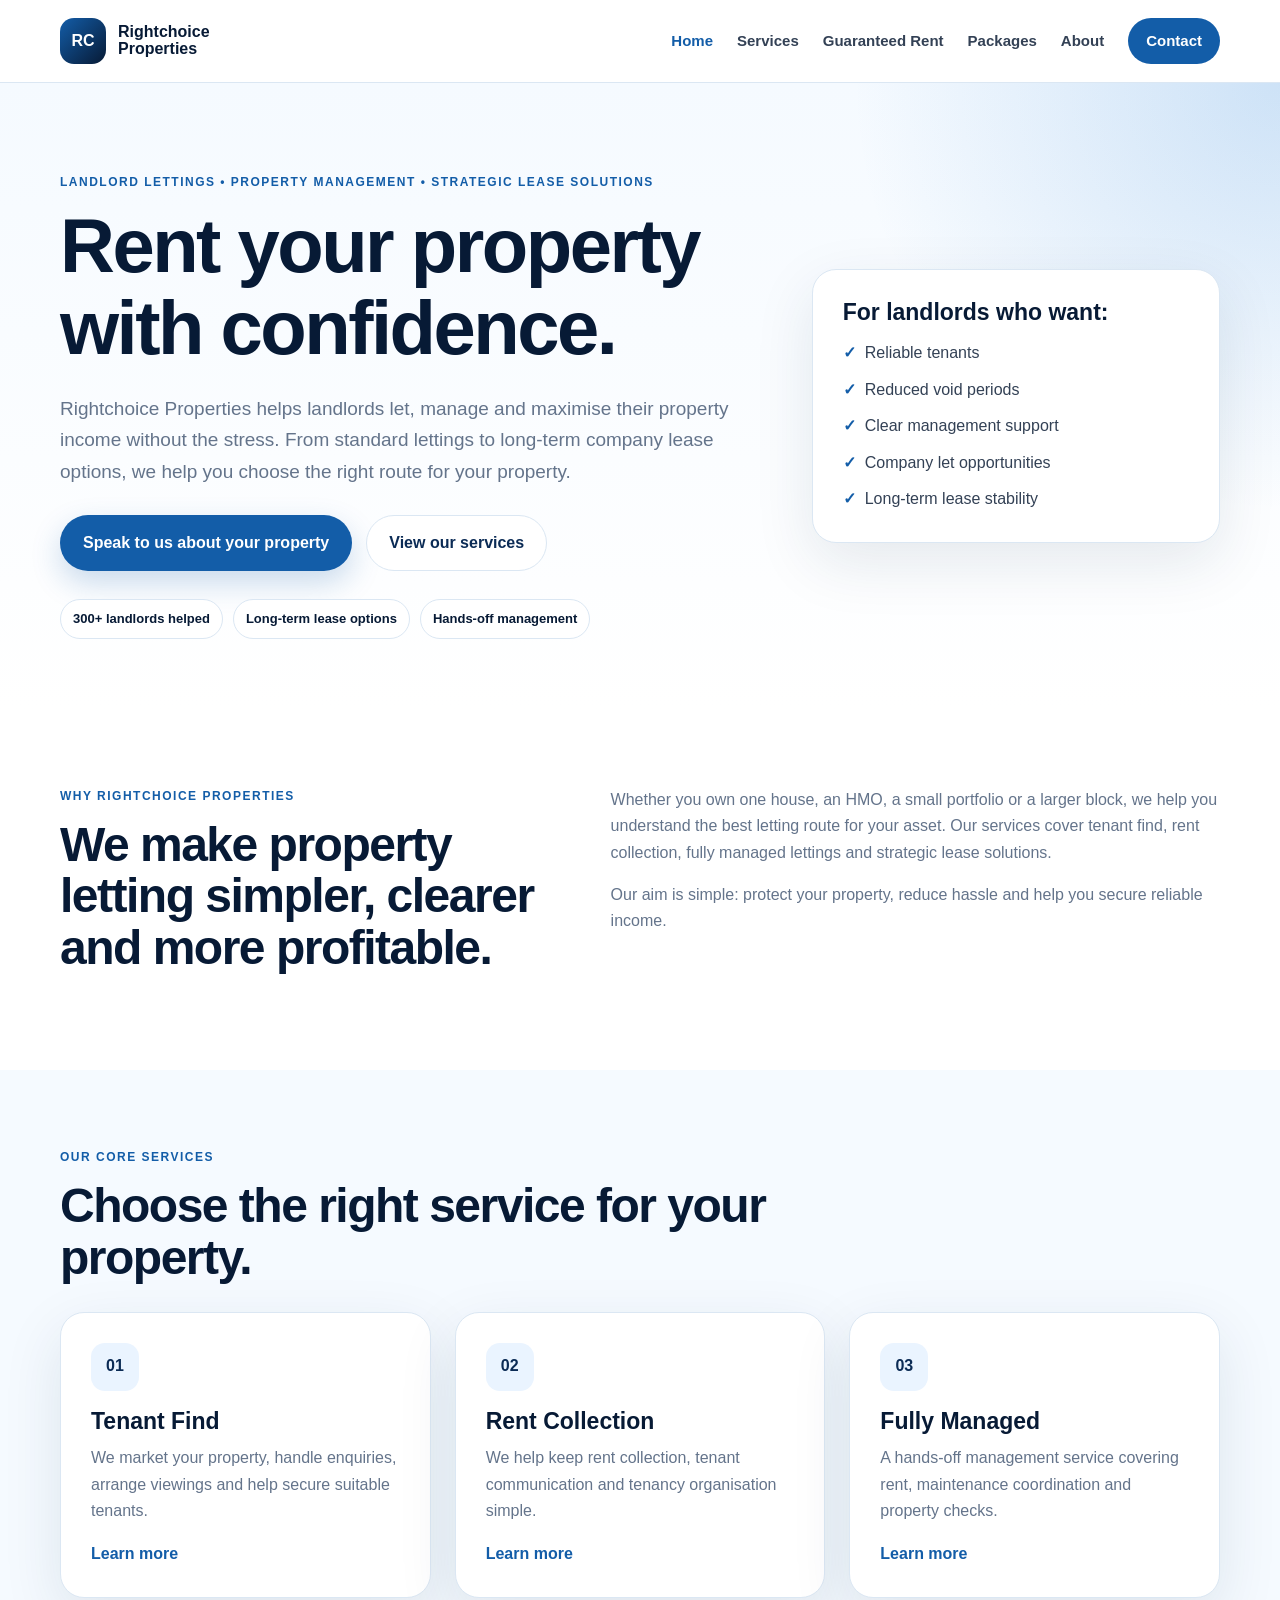
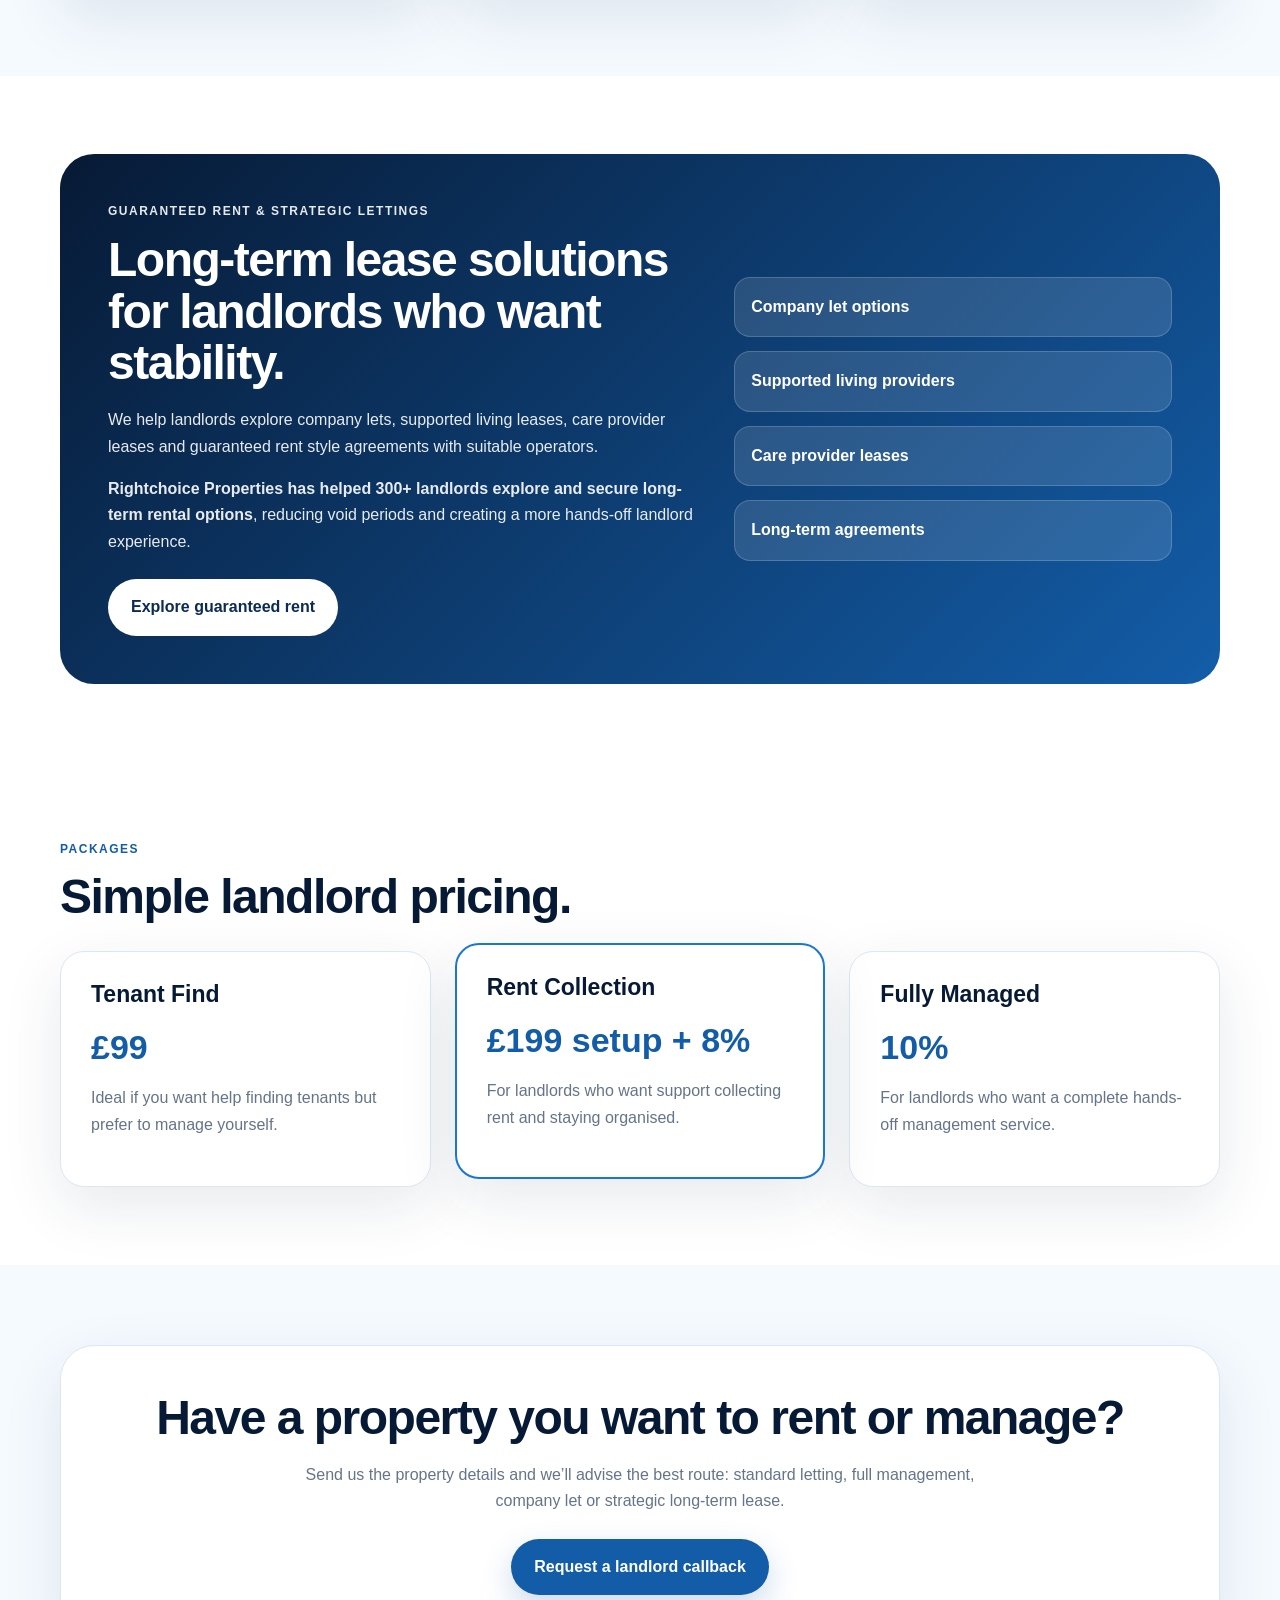
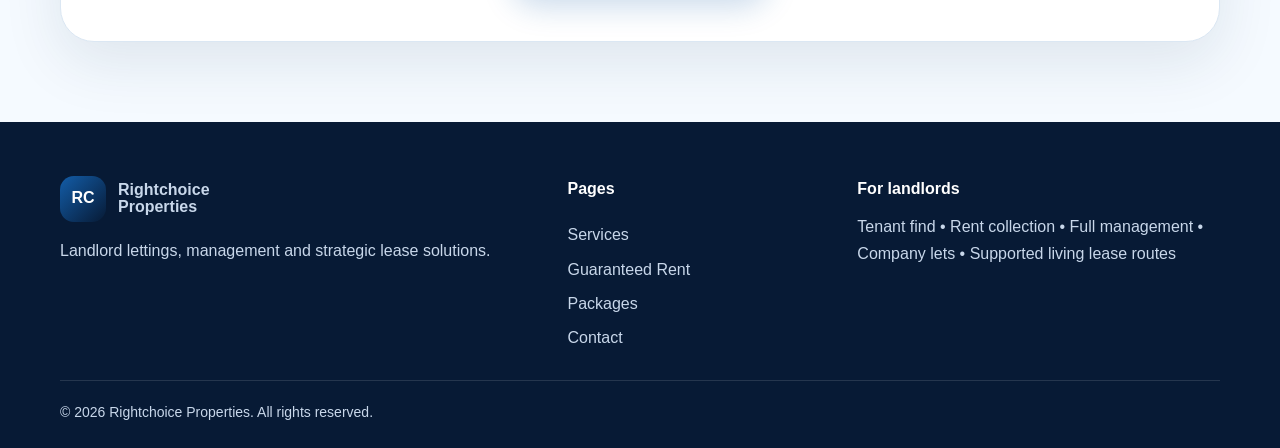
==== index.html @ 861fbd22 "Add files via upload" ====
<!DOCTYPE html>
<html lang="en">
<head>
  <meta charset="UTF-8">
  <meta name="viewport" content="width=device-width, initial-scale=1.0">
  <title>Rightchoice Properties | Landlord Lettings & Management</title>
  <meta name="description" content="Rightchoice Properties helps landlords with lettings, management, guaranteed rent and strategic long-term lease solutions.">
  <link rel="stylesheet" href="style.css">
</head>
<body>

<header class="main-header">
  <div class="container nav">
    <a href="index.html" class="brand">
      <span class="brand-mark">RC</span>
      <span>Rightchoice<br><strong>Properties</strong></span>
    </a>
    <button class="menu-toggle" aria-label="Open menu">☰</button>
    <nav class="menu">
      <a class="active" href="index.html">Home</a>
      <a class="" href="services.html">Services</a>
      <a class="" href="guaranteed-rent.html">Guaranteed Rent</a>
      <a class="" href="packages.html">Packages</a>
      <a class="" href="about.html">About</a>
      <a class=" btn-small" href="contact.html">Contact</a>
    </nav>
  </div>
</header>


<section class="hero hero-home">
  <div class="container hero-grid">
    <div class="hero-copy">
      <p class="eyebrow">Landlord lettings • property management • strategic lease solutions</p>
      <h1>Rent your property with confidence.</h1>
      <p class="lead">Rightchoice Properties helps landlords let, manage and maximise their property income without the stress. From standard lettings to long-term company lease options, we help you choose the right route for your property.</p>
      <div class="hero-actions">
        <a class="btn btn-primary" href="contact.html">Speak to us about your property</a>
        <a class="btn btn-outline" href="services.html">View our services</a>
      </div>
      <div class="trust-row">
        <span>300+ landlords helped</span>
        <span>Long-term lease options</span>
        <span>Hands-off management</span>
      </div>
    </div>
    <div class="hero-panel">
      <h3>For landlords who want:</h3>
      <ul class="tick-list">
        <li>Reliable tenants</li>
        <li>Reduced void periods</li>
        <li>Clear management support</li>
        <li>Company let opportunities</li>
        <li>Long-term lease stability</li>
      </ul>
    </div>
  </div>
</section>

<main>

<section class="section">
  <div class="container two-col">
    <div>
      <p class="eyebrow">Why Rightchoice Properties</p>
      <h2>We make property letting simpler, clearer and more profitable.</h2>
    </div>
    <div>
      <p>Whether you own one house, an HMO, a small portfolio or a larger block, we help you understand the best letting route for your asset. Our services cover tenant find, rent collection, fully managed lettings and strategic lease solutions.</p>
      <p>Our aim is simple: protect your property, reduce hassle and help you secure reliable income.</p>
    </div>
  </div>
</section>

<section class="section section-soft">
  <div class="container">
    <div class="section-heading">
      <p class="eyebrow">Our core services</p>
      <h2>Choose the right service for your property.</h2>
    </div>
    <div class="card-grid three">
      <article class="service-card">
        <div class="icon">01</div>
        <h3>Tenant Find</h3>
        <p>We market your property, handle enquiries, arrange viewings and help secure suitable tenants.</p>
        <a href="services.html">Learn more</a>
      </article>
      <article class="service-card">
        <div class="icon">02</div>
        <h3>Rent Collection</h3>
        <p>We help keep rent collection, tenant communication and tenancy organisation simple.</p>
        <a href="services.html">Learn more</a>
      </article>
      <article class="service-card">
        <div class="icon">03</div>
        <h3>Fully Managed</h3>
        <p>A hands-off management service covering rent, maintenance coordination and property checks.</p>
        <a href="services.html">Learn more</a>
      </article>
    </div>
  </div>
</section>

<section class="section">
  <div class="container feature-banner">
    <div>
      <p class="eyebrow">Guaranteed rent & strategic lettings</p>
      <h2>Long-term lease solutions for landlords who want stability.</h2>
      <p>We help landlords explore company lets, supported living leases, care provider leases and guaranteed rent style agreements with suitable operators.</p>
      <p><strong>Rightchoice Properties has helped 300+ landlords explore and secure long-term rental options</strong>, reducing void periods and creating a more hands-off landlord experience.</p>
      <a class="btn btn-light" href="guaranteed-rent.html">Explore guaranteed rent</a>
    </div>
    <div class="mini-cards">
      <div>Company let options</div>
      <div>Supported living providers</div>
      <div>Care provider leases</div>
      <div>Long-term agreements</div>
    </div>
  </div>
</section>

<section class="section">
  <div class="container">
    <div class="section-heading">
      <p class="eyebrow">Packages</p>
      <h2>Simple landlord pricing.</h2>
    </div>
    <div class="pricing-grid">
      <div class="price-card">
        <h3>Tenant Find</h3>
        <p class="price">£99</p>
        <p>Ideal if you want help finding tenants but prefer to manage yourself.</p>
      </div>
      <div class="price-card highlighted">
        <h3>Rent Collection</h3>
        <p class="price">£199 setup + 8%</p>
        <p>For landlords who want support collecting rent and staying organised.</p>
      </div>
      <div class="price-card">
        <h3>Fully Managed</h3>
        <p class="price">10%</p>
        <p>For landlords who want a complete hands-off management service.</p>
      </div>
    </div>
  </div>
</section>

<section class="cta-section">
  <div class="container cta-box">
    <h2>Have a property you want to rent or manage?</h2>
    <p>Send us the property details and we’ll advise the best route: standard letting, full management, company let or strategic long-term lease.</p>
    <a class="btn btn-primary" href="contact.html">Request a landlord callback</a>
  </div>
</section>

</main>
<footer class="footer">
  <div class="container footer-grid">
    <div>
      <a href="index.html" class="brand footer-brand">
        <span class="brand-mark">RC</span>
        <span>Rightchoice<br><strong>Properties</strong></span>
      </a>
      <p>Landlord lettings, management and strategic lease solutions.</p>
    </div>
    <div>
      <h4>Pages</h4>
      <a href="services.html">Services</a>
      <a href="guaranteed-rent.html">Guaranteed Rent</a>
      <a href="packages.html">Packages</a>
      <a href="contact.html">Contact</a>
    </div>
    <div>
      <h4>For landlords</h4>
      <p>Tenant find • Rent collection • Full management • Company lets • Supported living lease routes</p>
    </div>
  </div>
  <div class="container footer-bottom">© 2026 Rightchoice Properties. All rights reserved.</div>
</footer>
<script src="script.js"></script>
</body>
</html>
---- style.css ----
:root {
  --blue-950: #071a35;
  --blue-900: #0b2b55;
  --blue-700: #135da8;
  --blue-600: #1976d2;
  --blue-100: #eaf4ff;
  --blue-50: #f5faff;
  --text: #122033;
  --muted: #64748b;
  --line: #dbe7f3;
  --white: #ffffff;
  --shadow: 0 20px 60px rgba(15, 45, 80, 0.10);
  --radius: 24px;
}

* { box-sizing: border-box; margin: 0; padding: 0; }
html { scroll-behavior: smooth; }
body {
  font-family: Inter, Arial, sans-serif;
  background: var(--white);
  color: var(--text);
  line-height: 1.65;
}
a { color: inherit; text-decoration: none; }
p { color: var(--muted); margin-bottom: 16px; }
.container { width: min(1160px, calc(100% - 40px)); margin: 0 auto; }

.main-header {
  position: sticky;
  top: 0;
  z-index: 50;
  background: rgba(255,255,255,0.92);
  backdrop-filter: blur(12px);
  border-bottom: 1px solid var(--line);
}
.nav {
  min-height: 82px;
  display: flex;
  align-items: center;
  justify-content: space-between;
  gap: 24px;
}
.brand {
  display: flex;
  align-items: center;
  gap: 12px;
  font-weight: 800;
  line-height: 1.05;
  color: var(--blue-950);
}
.brand-mark {
  width: 46px;
  height: 46px;
  border-radius: 14px;
  display: grid;
  place-items: center;
  background: linear-gradient(135deg, var(--blue-700), var(--blue-950));
  color: white;
  font-weight: 900;
}
.menu {
  display: flex;
  align-items: center;
  gap: 24px;
  font-weight: 700;
  font-size: 15px;
}
.menu a { color: #334155; }
.menu a.active, .menu a:hover { color: var(--blue-700); }
.btn-small {
  background: var(--blue-700);
  color: white !important;
  padding: 11px 18px;
  border-radius: 999px;
}
.menu-toggle {
  display: none;
  border: 0;
  background: var(--blue-100);
  color: var(--blue-950);
  padding: 10px 13px;
  border-radius: 12px;
  font-size: 22px;
}

.hero-home {
  background:
    radial-gradient(circle at top right, rgba(25, 118, 210, 0.18), transparent 30%),
    linear-gradient(180deg, var(--blue-50), white);
  padding: 90px 0 70px;
}
.hero-grid {
  display: grid;
  grid-template-columns: 1.3fr 0.75fr;
  gap: 44px;
  align-items: center;
}
.eyebrow {
  color: var(--blue-700);
  text-transform: uppercase;
  letter-spacing: 1.5px;
  font-size: 12px;
  font-weight: 900;
  margin-bottom: 12px;
}
h1, h2, h3 { color: var(--blue-950); line-height: 1.08; }
h1 { font-size: clamp(42px, 7vw, 76px); letter-spacing: -2.5px; margin-bottom: 24px; }
h2 { font-size: clamp(30px, 4vw, 48px); letter-spacing: -1.5px; margin-bottom: 18px; }
h3 { font-size: 23px; margin-bottom: 12px; }
.lead { font-size: 19px; max-width: 760px; }
.hero-actions { display: flex; gap: 14px; flex-wrap: wrap; margin: 28px 0; }
.btn {
  display: inline-flex;
  align-items: center;
  justify-content: center;
  padding: 14px 22px;
  border-radius: 999px;
  font-weight: 900;
  border: 1px solid transparent;
}
.btn-primary { background: var(--blue-700); color: white; box-shadow: 0 12px 30px rgba(19,93,168,.22); }
.btn-outline { background: white; color: var(--blue-900); border-color: var(--line); }
.btn-light { background: white; color: var(--blue-900); margin-top: 8px; }
.trust-row { display: flex; flex-wrap: wrap; gap: 10px; }
.trust-row span {
  background: white;
  border: 1px solid var(--line);
  border-radius: 999px;
  padding: 8px 12px;
  color: var(--blue-950);
  font-weight: 800;
  font-size: 13px;
}
.hero-panel, .info-card, .service-card, .price-card, .contact-form, .contact-card, .bespoke-panel {
  background: white;
  border: 1px solid var(--line);
  border-radius: var(--radius);
  box-shadow: var(--shadow);
  padding: 30px;
}
.tick-list { list-style: none; display: grid; gap: 10px; margin-top: 16px; }
.tick-list li { color: #334155; }
.tick-list li:before {
  content: "✓";
  color: var(--blue-700);
  font-weight: 900;
  margin-right: 9px;
}

.page-hero {
  background: linear-gradient(180deg, var(--blue-50), white);
  padding: 78px 0 58px;
  border-bottom: 1px solid var(--line);
}
.page-hero h1 { max-width: 900px; }

.section { padding: 78px 0; }
.section-soft { background: var(--blue-50); }
.section-heading { max-width: 760px; margin-bottom: 28px; }
.two-col {
  display: grid;
  grid-template-columns: 0.9fr 1.1fr;
  gap: 52px;
  align-items: start;
}
.card-grid { display: grid; gap: 24px; }
.card-grid.three { grid-template-columns: repeat(3, 1fr); }
.card-grid.two { grid-template-columns: repeat(2, 1fr); }
.service-card a {
  color: var(--blue-700);
  font-weight: 900;
}
.icon {
  width: 48px;
  height: 48px;
  border-radius: 14px;
  display: grid;
  place-items: center;
  background: var(--blue-100);
  color: var(--blue-900);
  font-weight: 900;
  margin-bottom: 18px;
}
.feature-banner {
  background: linear-gradient(135deg, var(--blue-950), var(--blue-700));
  color: white;
  border-radius: 34px;
  padding: 48px;
  display: grid;
  grid-template-columns: 1.15fr .85fr;
  gap: 34px;
  align-items: center;
}
.feature-banner h2, .feature-banner p, .feature-banner .eyebrow { color: white; }
.feature-banner p { opacity: .9; }
.mini-cards { display: grid; gap: 14px; }
.mini-cards div {
  background: rgba(255,255,255,.12);
  border: 1px solid rgba(255,255,255,.18);
  color: white;
  padding: 16px;
  border-radius: 16px;
  font-weight: 800;
}
.pricing-grid {
  display: grid;
  grid-template-columns: repeat(3, 1fr);
  gap: 24px;
}
.price-card.highlighted { border: 2px solid var(--blue-600); transform: translateY(-8px); }
.price { color: var(--blue-700); font-size: 34px; font-weight: 900; margin: 10px 0; }
.bespoke-panel { text-align: center; max-width: 860px; }
.process .steps {
  display: grid;
  grid-template-columns: repeat(4, 1fr);
  gap: 18px;
}
.steps div {
  background: white;
  border: 1px solid var(--line);
  border-radius: 20px;
  padding: 24px;
}
.steps span {
  background: var(--blue-700);
  color: white;
  width: 36px;
  height: 36px;
  border-radius: 999px;
  display: grid;
  place-items: center;
  font-weight: 900;
  margin-bottom: 14px;
}
.cta-section { padding: 80px 0; background: var(--blue-50); }
.cta-box {
  background: white;
  border: 1px solid var(--line);
  border-radius: 34px;
  padding: 46px;
  text-align: center;
  box-shadow: var(--shadow);
}
.cta-box p { max-width: 720px; margin: 0 auto 24px; }
.contact-grid {
  display: grid;
  grid-template-columns: .9fr 1.1fr;
  gap: 40px;
  align-items: start;
}
.contact-info .contact-card { margin-top: 24px; box-shadow: none; }
.contact-form { display: grid; gap: 16px; }
.contact-form label { font-weight: 800; color: var(--blue-950); display: grid; gap: 7px; }
.contact-form input, .contact-form textarea, .contact-form select {
  width: 100%;
  padding: 15px;
  border: 1px solid var(--line);
  border-radius: 14px;
  font: inherit;
}
.contact-form textarea { min-height: 140px; resize: vertical; }
.contact-form button {
  background: var(--blue-700);
  color: white;
  border: none;
  border-radius: 999px;
  padding: 15px 22px;
  font-weight: 900;
  font-size: 16px;
  cursor: pointer;
}
.footer {
  background: var(--blue-950);
  color: white;
  padding: 54px 0 24px;
}
.footer p, .footer a { color: #c8d7ea; }
.footer h4 { margin-bottom: 12px; color: white; }
.footer-grid {
  display: grid;
  grid-template-columns: 1.3fr .7fr 1fr;
  gap: 36px;
}
.footer-grid div:nth-child(2) { display: grid; gap: 8px; }
.footer-brand { color: white; margin-bottom: 16px; }
.footer-bottom { border-top: 1px solid rgba(255,255,255,.12); margin-top: 28px; padding-top: 20px; color: #c8d7ea; font-size: 14px; }

@media (max-width: 900px) {
  .menu-toggle { display: block; }
  .menu {
    display: none;
    position: absolute;
    top: 82px;
    left: 20px;
    right: 20px;
    background: white;
    border: 1px solid var(--line);
    box-shadow: var(--shadow);
    border-radius: 20px;
    padding: 18px;
    flex-direction: column;
    align-items: stretch;
  }
  .menu.open { display: flex; }
  .hero-grid, .two-col, .feature-banner, .contact-grid { grid-template-columns: 1fr; }
  .card-grid.three, .card-grid.two, .pricing-grid, .process .steps, .footer-grid { grid-template-columns: 1fr; }
  .price-card.highlighted { transform: none; }
  .section, .hero-home { padding: 54px 0; }
  h1 { letter-spacing: -1.5px; }
}
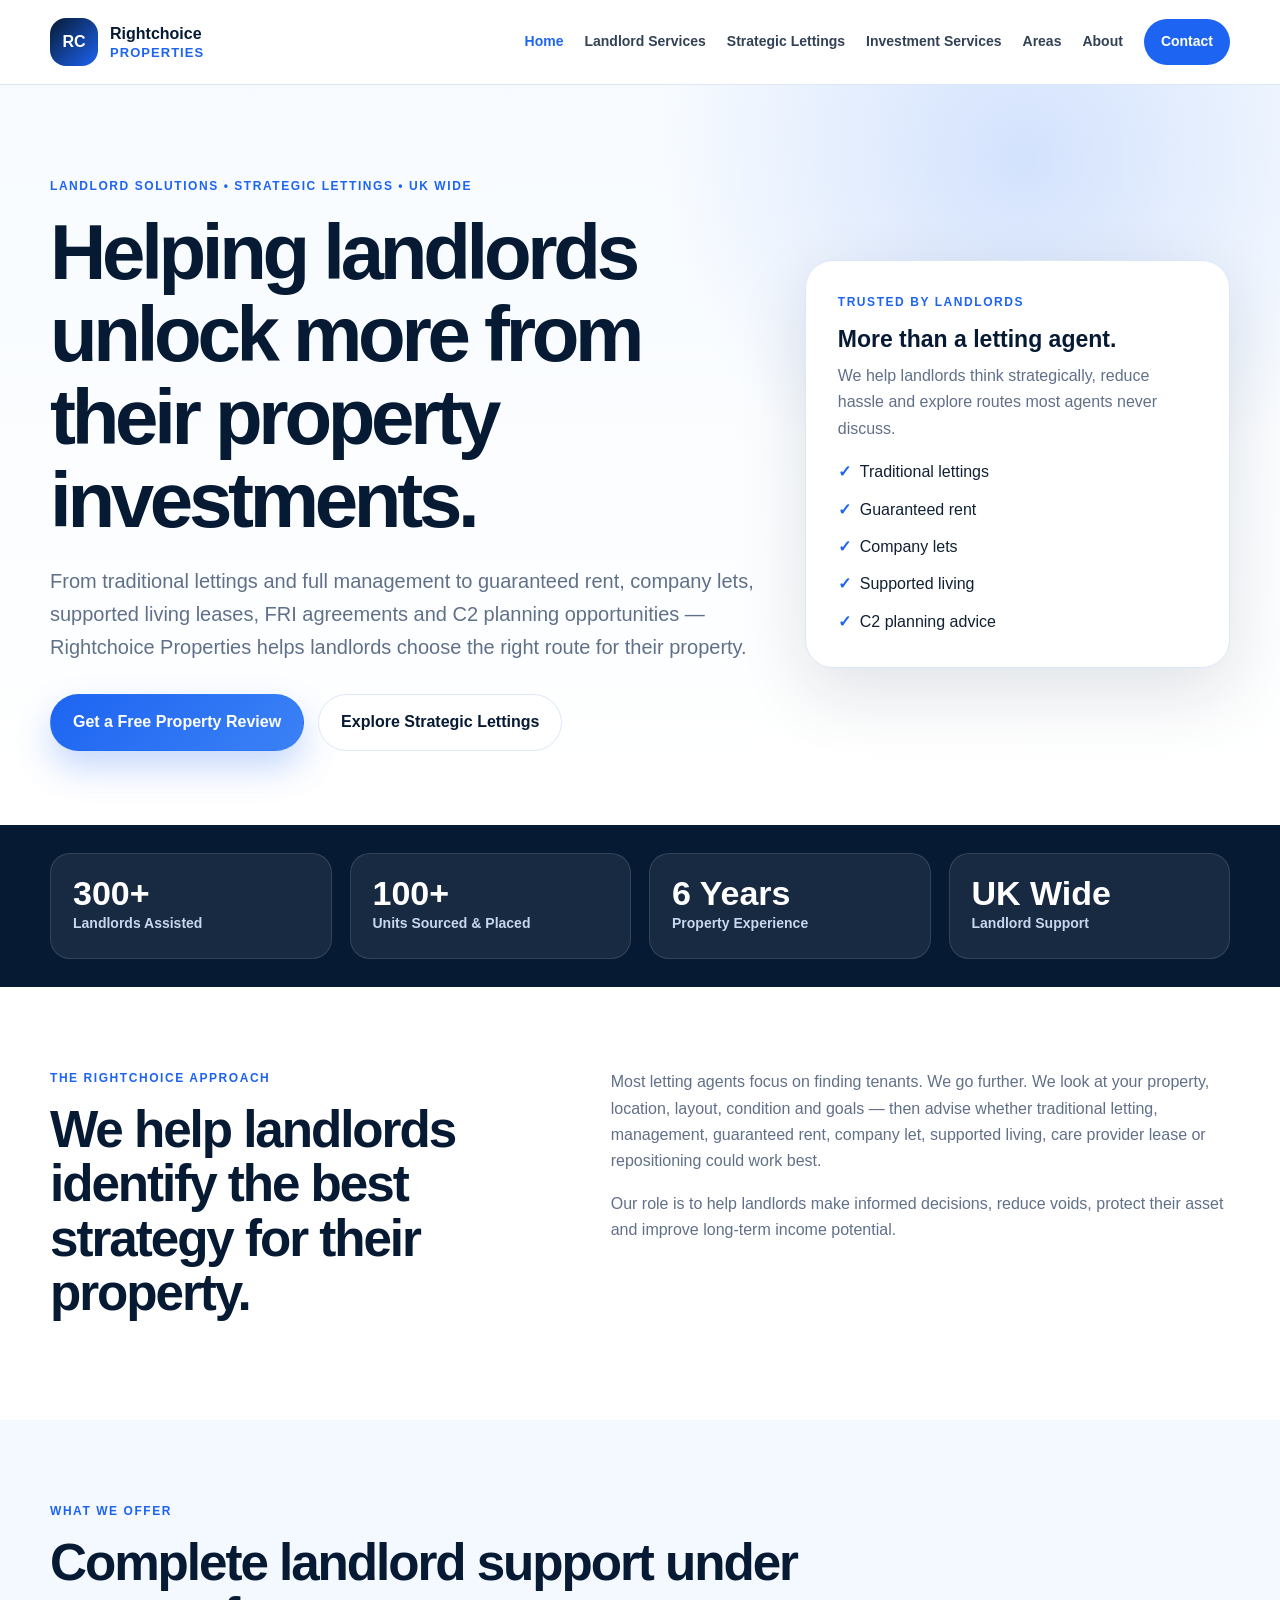
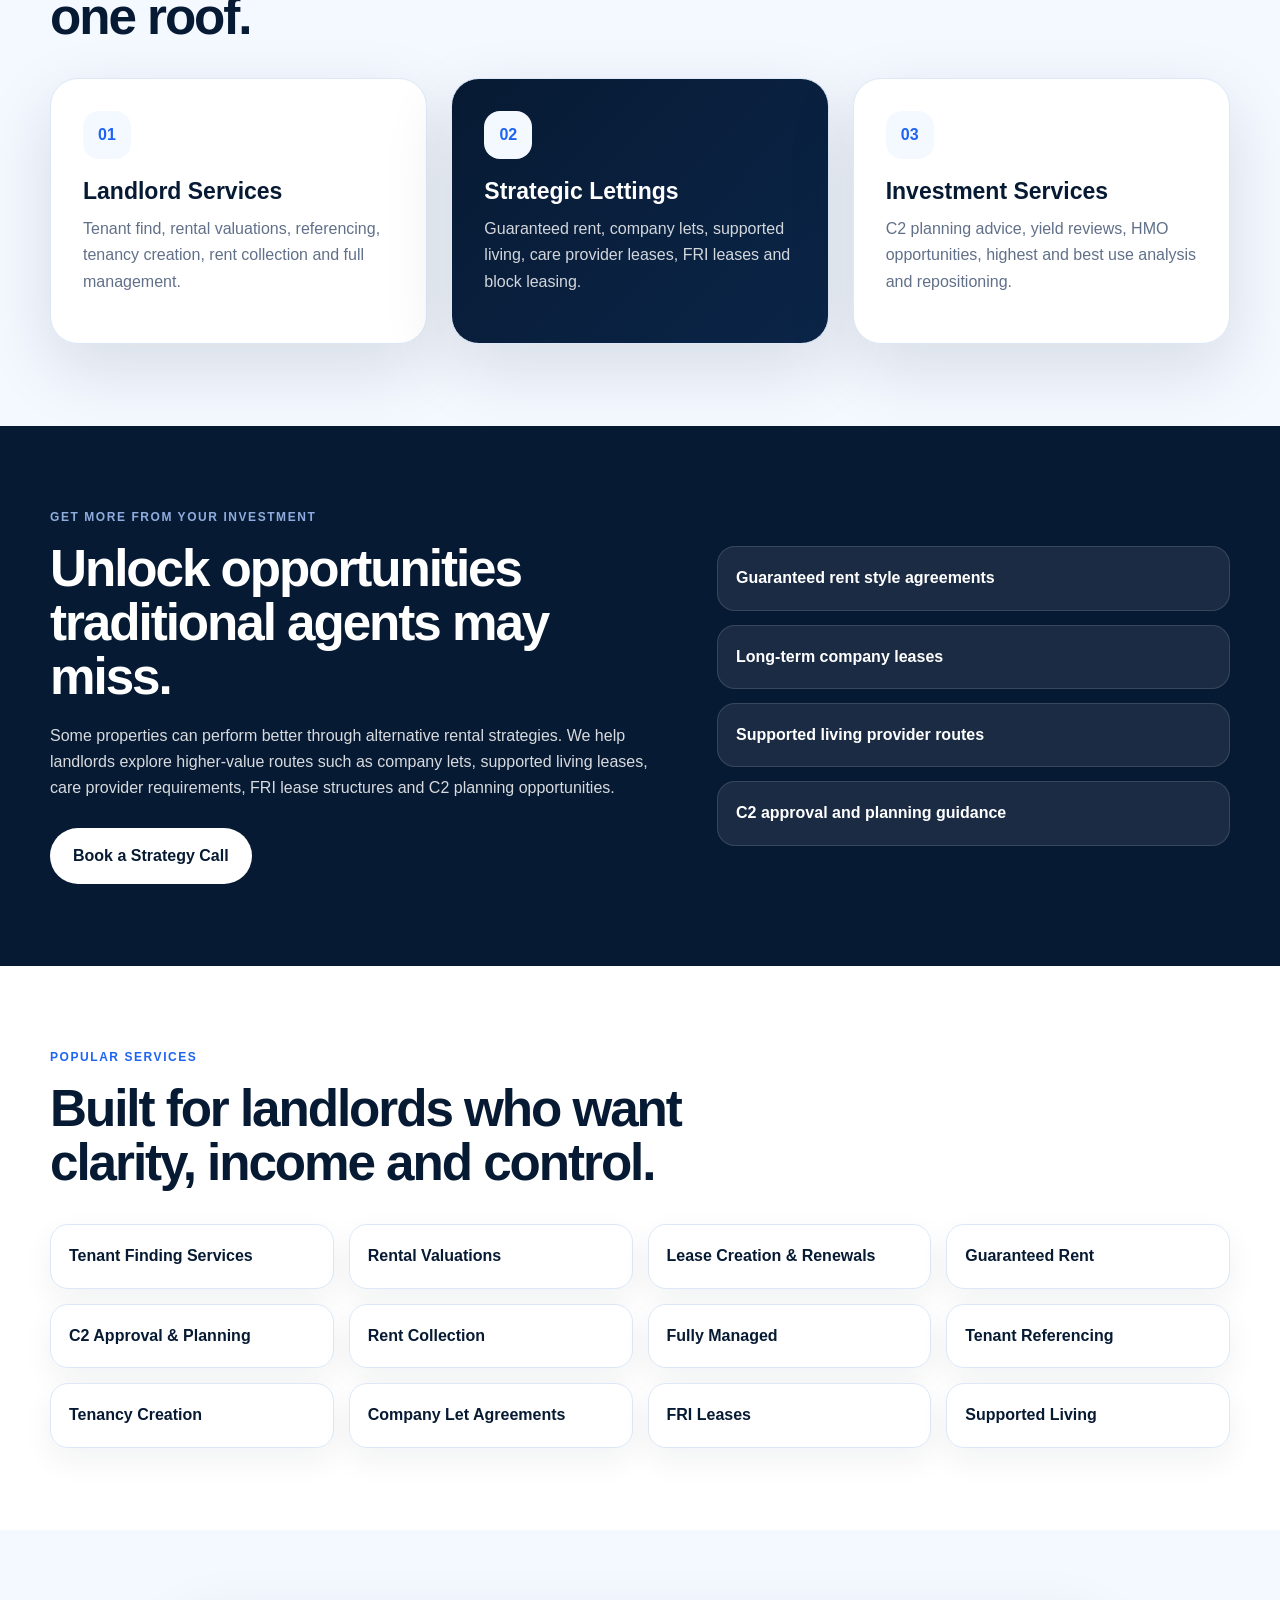
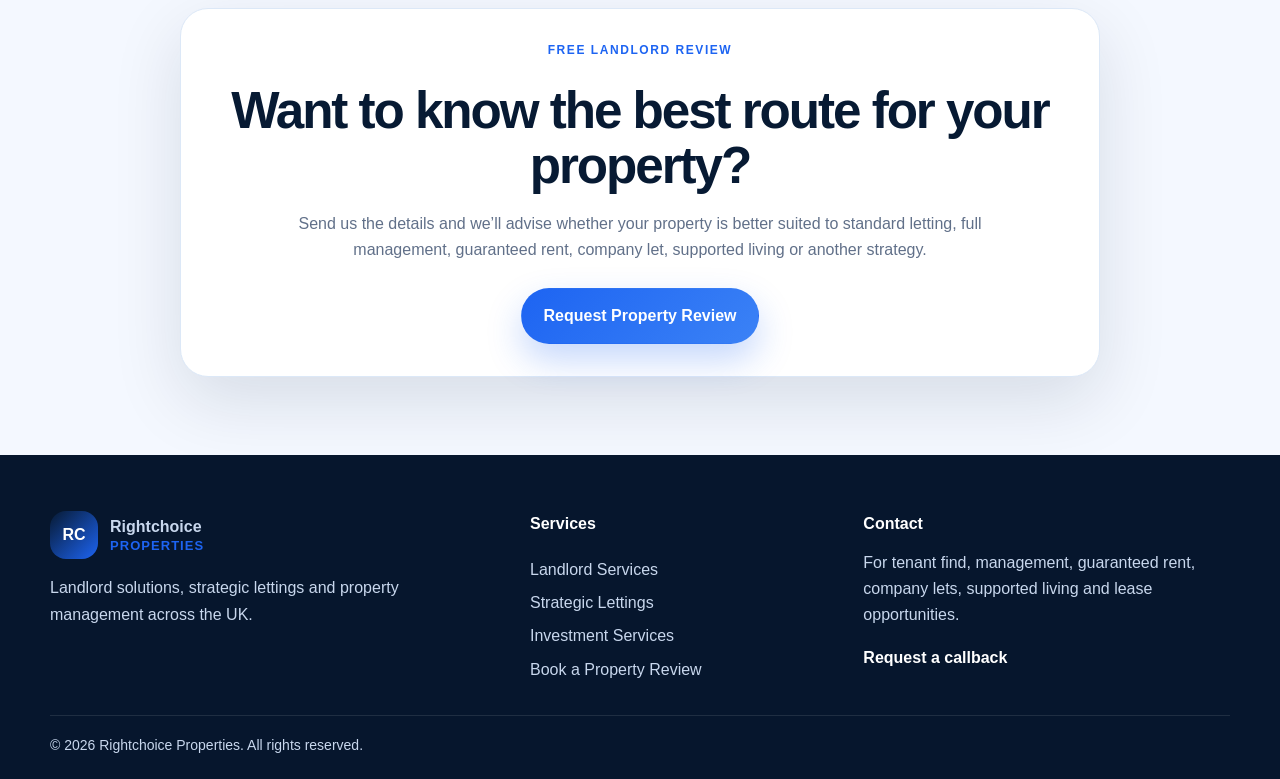
==== commit ac27e686: "Add files via upload" ====
--- a/index.html
+++ b/index.html
@@ -1,182 +1,170 @@
 <!DOCTYPE html>
 <html lang="en">
 <head>
-  <meta charset="UTF-8">
-  <meta name="viewport" content="width=device-width, initial-scale=1.0">
-  <title>Rightchoice Properties | Landlord Lettings & Management</title>
-  <meta name="description" content="Rightchoice Properties helps landlords with lettings, management, guaranteed rent and strategic long-term lease solutions.">
-  <link rel="stylesheet" href="style.css">
+  <meta charset="UTF-8" />
+  <meta name="viewport" content="width=device-width, initial-scale=1.0" />
+  <title>Rightchoice Properties | Landlord Solutions & Strategic Lettings</title>
+  <meta name="description" content="Rightchoice Properties helps landlords across the UK with property management, tenant find, guaranteed rent, company lets, supported living leases, FRI leases and investment strategy." />
+  <link rel="stylesheet" href="style.css" />
 </head>
 <body>
-
-<header class="main-header">
-  <div class="container nav">
-    <a href="index.html" class="brand">
-      <span class="brand-mark">RC</span>
-      <span>Rightchoice<br><strong>Properties</strong></span>
-    </a>
-    <button class="menu-toggle" aria-label="Open menu">☰</button>
-    <nav class="menu">
-      <a class="active" href="index.html">Home</a>
-      <a class="" href="services.html">Services</a>
-      <a class="" href="guaranteed-rent.html">Guaranteed Rent</a>
-      <a class="" href="packages.html">Packages</a>
-      <a class="" href="about.html">About</a>
-      <a class=" btn-small" href="contact.html">Contact</a>
-    </nav>
-  </div>
-</header>
-
-
-<section class="hero hero-home">
-  <div class="container hero-grid">
-    <div class="hero-copy">
-      <p class="eyebrow">Landlord lettings • property management • strategic lease solutions</p>
-      <h1>Rent your property with confidence.</h1>
-      <p class="lead">Rightchoice Properties helps landlords let, manage and maximise their property income without the stress. From standard lettings to long-term company lease options, we help you choose the right route for your property.</p>
-      <div class="hero-actions">
-        <a class="btn btn-primary" href="contact.html">Speak to us about your property</a>
-        <a class="btn btn-outline" href="services.html">View our services</a>
+  <header class="topbar">
+    <div class="container nav-wrap">
+      <a class="brand" href="index.html">
+        <span class="brand-icon">RC</span>
+        <span><strong>Rightchoice</strong><small>Properties</small></span>
+      </a>
+      <button class="menu-toggle" aria-label="Open menu">☰</button>
+      <nav class="menu"><a class="active" href="index.html">Home</a>
+<a class="" href="landlord-services.html">Landlord Services</a>
+<a class="" href="strategic-lettings.html">Strategic Lettings</a>
+<a class="" href="investment-services.html">Investment Services</a>
+<a class="" href="areas.html">Areas</a>
+<a class="" href="about.html">About</a>
+<a class="" href="contact.html">Contact</a></nav>
+    </div>
+  </header>
+  
+<main>
+  <section class="hero">
+    <div class="container hero-grid">
+      <div class="hero-copy">
+        <p class="eyebrow">Landlord solutions • Strategic lettings • UK wide</p>
+        <h1>Helping landlords unlock more from their property investments.</h1>
+        <p class="lead">From traditional lettings and full management to guaranteed rent, company lets, supported living leases, FRI agreements and C2 planning opportunities — Rightchoice Properties helps landlords choose the right route for their property.</p>
+        <div class="hero-actions">
+          <a class="btn primary" href="contact.html">Get a Free Property Review</a>
+          <a class="btn secondary" href="strategic-lettings.html">Explore Strategic Lettings</a>
+        </div>
       </div>
-      <div class="trust-row">
-        <span>300+ landlords helped</span>
-        <span>Long-term lease options</span>
-        <span>Hands-off management</span>
+      <div class="hero-card">
+        <p class="eyebrow">Trusted by landlords</p>
+        <h3>More than a letting agent.</h3>
+        <p>We help landlords think strategically, reduce hassle and explore routes most agents never discuss.</p>
+        <ul class="check-list">
+          <li>Traditional lettings</li>
+          <li>Guaranteed rent</li>
+          <li>Company lets</li>
+          <li>Supported living</li>
+          <li>C2 planning advice</li>
+        </ul>
       </div>
     </div>
-    <div class="hero-panel">
-      <h3>For landlords who want:</h3>
-      <ul class="tick-list">
-        <li>Reliable tenants</li>
-        <li>Reduced void periods</li>
-        <li>Clear management support</li>
-        <li>Company let opportunities</li>
-        <li>Long-term lease stability</li>
-      </ul>
+  </section>
+
+  <section class="stats-strip">
+    <div class="container stats-grid">
+      <div><strong>300+</strong><span>Landlords Assisted</span></div>
+      <div><strong>100+</strong><span>Units Sourced & Placed</span></div>
+      <div><strong>6 Years</strong><span>Property Experience</span></div>
+      <div><strong>UK Wide</strong><span>Landlord Support</span></div>
     </div>
-  </div>
-</section>
+  </section>
 
-<main>
-
-<section class="section">
-  <div class="container two-col">
-    <div>
-      <p class="eyebrow">Why Rightchoice Properties</p>
-      <h2>We make property letting simpler, clearer and more profitable.</h2>
-    </div>
-    <div>
-      <p>Whether you own one house, an HMO, a small portfolio or a larger block, we help you understand the best letting route for your asset. Our services cover tenant find, rent collection, fully managed lettings and strategic lease solutions.</p>
-      <p>Our aim is simple: protect your property, reduce hassle and help you secure reliable income.</p>
-    </div>
-  </div>
-</section>
-
-<section class="section section-soft">
-  <div class="container">
-    <div class="section-heading">
-      <p class="eyebrow">Our core services</p>
-      <h2>Choose the right service for your property.</h2>
-    </div>
-    <div class="card-grid three">
-      <article class="service-card">
-        <div class="icon">01</div>
-        <h3>Tenant Find</h3>
-        <p>We market your property, handle enquiries, arrange viewings and help secure suitable tenants.</p>
-        <a href="services.html">Learn more</a>
-      </article>
-      <article class="service-card">
-        <div class="icon">02</div>
-        <h3>Rent Collection</h3>
-        <p>We help keep rent collection, tenant communication and tenancy organisation simple.</p>
-        <a href="services.html">Learn more</a>
-      </article>
-      <article class="service-card">
-        <div class="icon">03</div>
-        <h3>Fully Managed</h3>
-        <p>A hands-off management service covering rent, maintenance coordination and property checks.</p>
-        <a href="services.html">Learn more</a>
-      </article>
-    </div>
-  </div>
-</section>
-
-<section class="section">
-  <div class="container feature-banner">
-    <div>
-      <p class="eyebrow">Guaranteed rent & strategic lettings</p>
-      <h2>Long-term lease solutions for landlords who want stability.</h2>
-      <p>We help landlords explore company lets, supported living leases, care provider leases and guaranteed rent style agreements with suitable operators.</p>
-      <p><strong>Rightchoice Properties has helped 300+ landlords explore and secure long-term rental options</strong>, reducing void periods and creating a more hands-off landlord experience.</p>
-      <a class="btn btn-light" href="guaranteed-rent.html">Explore guaranteed rent</a>
-    </div>
-    <div class="mini-cards">
-      <div>Company let options</div>
-      <div>Supported living providers</div>
-      <div>Care provider leases</div>
-      <div>Long-term agreements</div>
-    </div>
-  </div>
-</section>
-
-<section class="section">
-  <div class="container">
-    <div class="section-heading">
-      <p class="eyebrow">Packages</p>
-      <h2>Simple landlord pricing.</h2>
-    </div>
-    <div class="pricing-grid">
-      <div class="price-card">
-        <h3>Tenant Find</h3>
-        <p class="price">£99</p>
-        <p>Ideal if you want help finding tenants but prefer to manage yourself.</p>
+  <section class="section">
+    <div class="container intro-grid">
+      <div>
+        <p class="eyebrow">The Rightchoice approach</p>
+        <h2>We help landlords identify the best strategy for their property.</h2>
       </div>
-      <div class="price-card highlighted">
-        <h3>Rent Collection</h3>
-        <p class="price">£199 setup + 8%</p>
-        <p>For landlords who want support collecting rent and staying organised.</p>
-      </div>
-      <div class="price-card">
-        <h3>Fully Managed</h3>
-        <p class="price">10%</p>
-        <p>For landlords who want a complete hands-off management service.</p>
+      <div>
+        <p>Most letting agents focus on finding tenants. We go further. We look at your property, location, layout, condition and goals — then advise whether traditional letting, management, guaranteed rent, company let, supported living, care provider lease or repositioning could work best.</p>
+        <p>Our role is to help landlords make informed decisions, reduce voids, protect their asset and improve long-term income potential.</p>
       </div>
     </div>
-  </div>
-</section>
+  </section>
 
-<section class="cta-section">
-  <div class="container cta-box">
-    <h2>Have a property you want to rent or manage?</h2>
-    <p>Send us the property details and we’ll advise the best route: standard letting, full management, company let or strategic long-term lease.</p>
-    <a class="btn btn-primary" href="contact.html">Request a landlord callback</a>
-  </div>
-</section>
+  <section class="section soft">
+    <div class="container">
+      <div class="section-head">
+        <p class="eyebrow">What we offer</p>
+        <h2>Complete landlord support under one roof.</h2>
+      </div>
+      <div class="service-grid">
+        <a class="service-card" href="landlord-services.html">
+          <span>01</span>
+          <h3>Landlord Services</h3>
+          <p>Tenant find, rental valuations, referencing, tenancy creation, rent collection and full management.</p>
+        </a>
+        <a class="service-card dark" href="strategic-lettings.html">
+          <span>02</span>
+          <h3>Strategic Lettings</h3>
+          <p>Guaranteed rent, company lets, supported living, care provider leases, FRI leases and block leasing.</p>
+        </a>
+        <a class="service-card" href="investment-services.html">
+          <span>03</span>
+          <h3>Investment Services</h3>
+          <p>C2 planning advice, yield reviews, HMO opportunities, highest and best use analysis and repositioning.</p>
+        </a>
+      </div>
+    </div>
+  </section>
 
+  <section class="section premium-band">
+    <div class="container band-grid">
+      <div>
+        <p class="eyebrow light">Get more from your investment</p>
+        <h2>Unlock opportunities traditional agents may miss.</h2>
+        <p>Some properties can perform better through alternative rental strategies. We help landlords explore higher-value routes such as company lets, supported living leases, care provider requirements, FRI lease structures and C2 planning opportunities.</p>
+        <a class="btn light" href="contact.html">Book a Strategy Call</a>
+      </div>
+      <div class="band-list">
+        <div>Guaranteed rent style agreements</div>
+        <div>Long-term company leases</div>
+        <div>Supported living provider routes</div>
+        <div>C2 approval and planning guidance</div>
+      </div>
+    </div>
+  </section>
+
+  <section class="section">
+    <div class="container">
+      <div class="section-head">
+        <p class="eyebrow">Popular services</p>
+        <h2>Built for landlords who want clarity, income and control.</h2>
+      </div>
+      <div class="mini-grid">
+        <div>Tenant Finding Services</div><div>Rental Valuations</div><div>Lease Creation & Renewals</div><div>Guaranteed Rent</div>
+        <div>C2 Approval & Planning</div><div>Rent Collection</div><div>Fully Managed</div><div>Tenant Referencing</div>
+        <div>Tenancy Creation</div><div>Company Let Agreements</div><div>FRI Leases</div><div>Supported Living</div>
+      </div>
+    </div>
+  </section>
+
+  <section class="cta">
+    <div class="container cta-box">
+      <p class="eyebrow">Free landlord review</p>
+      <h2>Want to know the best route for your property?</h2>
+      <p>Send us the details and we’ll advise whether your property is better suited to standard letting, full management, guaranteed rent, company let, supported living or another strategy.</p>
+      <a class="btn primary" href="contact.html">Request Property Review</a>
+    </div>
+  </section>
 </main>
-<footer class="footer">
-  <div class="container footer-grid">
-    <div>
-      <a href="index.html" class="brand footer-brand">
-        <span class="brand-mark">RC</span>
-        <span>Rightchoice<br><strong>Properties</strong></span>
-      </a>
-      <p>Landlord lettings, management and strategic lease solutions.</p>
+
+  <footer class="footer">
+    <div class="container footer-grid">
+      <div>
+        <a class="brand footer-brand" href="index.html">
+          <span class="brand-icon">RC</span>
+          <span><strong>Rightchoice</strong><small>Properties</small></span>
+        </a>
+        <p>Landlord solutions, strategic lettings and property management across the UK.</p>
+      </div>
+      <div>
+        <h4>Services</h4>
+        <a href="landlord-services.html">Landlord Services</a>
+        <a href="strategic-lettings.html">Strategic Lettings</a>
+        <a href="investment-services.html">Investment Services</a>
+        <a href="contact.html">Book a Property Review</a>
+      </div>
+      <div>
+        <h4>Contact</h4>
+        <p>For tenant find, management, guaranteed rent, company lets, supported living and lease opportunities.</p>
+        <a class="footer-cta" href="contact.html">Request a callback</a>
+      </div>
     </div>
-    <div>
-      <h4>Pages</h4>
-      <a href="services.html">Services</a>
-      <a href="guaranteed-rent.html">Guaranteed Rent</a>
-      <a href="packages.html">Packages</a>
-      <a href="contact.html">Contact</a>
-    </div>
-    <div>
-      <h4>For landlords</h4>
-      <p>Tenant find • Rent collection • Full management • Company lets • Supported living lease routes</p>
-    </div>
-  </div>
-  <div class="container footer-bottom">© 2026 Rightchoice Properties. All rights reserved.</div>
-</footer>
-<script src="script.js"></script>
+    <div class="container legal">© 2026 Rightchoice Properties. All rights reserved.</div>
+  </footer>
+  <script src="script.js"></script>
 </body>
-</html>
+</html>
--- a/style.css
+++ b/style.css
@@ -1,311 +1,104 @@
 
-:root {
-  --blue-950: #071a35;
-  --blue-900: #0b2b55;
-  --blue-700: #135da8;
-  --blue-600: #1976d2;
-  --blue-100: #eaf4ff;
-  --blue-50: #f5faff;
-  --text: #122033;
-  --muted: #64748b;
-  --line: #dbe7f3;
-  --white: #ffffff;
-  --shadow: 0 20px 60px rgba(15, 45, 80, 0.10);
-  --radius: 24px;
+:root{
+  --navy:#071a33;
+  --navy2:#0b2548;
+  --blue:#1d64f2;
+  --blue2:#3b82f6;
+  --ice:#f4f8ff;
+  --line:#dce8f7;
+  --text:#122033;
+  --muted:#617089;
+  --white:#fff;
+  --shadow:0 24px 70px rgba(7,26,51,.12);
+  --radius:28px;
 }
-
-* { box-sizing: border-box; margin: 0; padding: 0; }
-html { scroll-behavior: smooth; }
-body {
-  font-family: Inter, Arial, sans-serif;
-  background: var(--white);
-  color: var(--text);
-  line-height: 1.65;
+*{box-sizing:border-box;margin:0;padding:0}
+body{font-family:Inter,Arial,sans-serif;color:var(--text);background:white;line-height:1.65}
+a{text-decoration:none;color:inherit}
+p{color:var(--muted);margin-bottom:16px}
+.container{width:min(1180px,calc(100% - 42px));margin:auto}
+.topbar{position:sticky;top:0;z-index:50;background:rgba(255,255,255,.88);backdrop-filter:blur(16px);border-bottom:1px solid var(--line)}
+.nav-wrap{height:84px;display:flex;align-items:center;justify-content:space-between;gap:24px}
+.brand{display:flex;align-items:center;gap:12px;color:var(--navy);font-weight:900;line-height:1}
+.brand small{display:block;font-size:13px;color:var(--blue);letter-spacing:.08em;text-transform:uppercase;margin-top:4px}
+.brand-icon{width:48px;height:48px;display:grid;place-items:center;border-radius:16px;background:linear-gradient(135deg,var(--navy),var(--blue));color:white;font-weight:900}
+.menu{display:flex;align-items:center;gap:21px;font-weight:800;font-size:14px;color:#334155}
+.menu a:hover,.menu a.active{color:var(--blue)}
+.menu a:last-child{background:var(--blue);color:white;padding:11px 17px;border-radius:999px}
+.menu-toggle{display:none;background:var(--ice);border:1px solid var(--line);font-size:22px;border-radius:12px;padding:8px 12px}
+.hero{padding:92px 0 74px;background:radial-gradient(circle at 80% 10%,rgba(29,100,242,.17),transparent 30%),linear-gradient(180deg,#f7fbff 0%,#fff 100%)}
+.hero-grid{display:grid;grid-template-columns:1.25fr .75fr;gap:46px;align-items:center}
+.eyebrow{font-size:12px;font-weight:900;letter-spacing:.13em;text-transform:uppercase;color:var(--blue);margin-bottom:14px}
+.eyebrow.light{color:#a9c9ff}
+h1,h2,h3{color:var(--navy);line-height:1.06}
+h1{font-size:clamp(44px,7vw,78px);letter-spacing:-.055em;margin-bottom:24px}
+h2{font-size:clamp(31px,4vw,52px);letter-spacing:-.04em;margin-bottom:18px}
+h3{font-size:23px;margin-bottom:12px}
+.lead{font-size:20px;max-width:790px}
+.hero-actions{display:flex;gap:14px;flex-wrap:wrap;margin-top:30px}
+.btn{display:inline-flex;align-items:center;justify-content:center;border-radius:999px;padding:14px 22px;font-weight:900;border:1px solid transparent}
+.btn.primary{background:linear-gradient(135deg,var(--blue),var(--blue2));color:white;box-shadow:0 16px 35px rgba(29,100,242,.25)}
+.btn.secondary{background:white;color:var(--navy);border-color:var(--line)}
+.btn.light{background:white;color:var(--navy);margin-top:10px}
+.hero-card,.service-card,.detail-card,.contact-form,.cta-box{background:white;border:1px solid var(--line);border-radius:var(--radius);box-shadow:var(--shadow);padding:32px}
+.check-list{list-style:none;display:grid;gap:11px;margin-top:17px}
+.check-list li:before{content:"✓";font-weight:900;color:var(--blue);margin-right:9px}
+.stats-strip{background:var(--navy);color:white;padding:28px 0}
+.stats-grid{display:grid;grid-template-columns:repeat(4,1fr);gap:18px}
+.stats-grid div{background:rgba(255,255,255,.07);border:1px solid rgba(255,255,255,.12);border-radius:20px;padding:22px}
+.stats-grid strong{display:block;font-size:34px;line-height:1;color:white}
+.stats-grid span{color:#c7d7ee;font-weight:800;font-size:14px}
+.section{padding:82px 0}
+.soft{background:var(--ice)}
+.intro-grid{display:grid;grid-template-columns:.9fr 1.1fr;gap:54px;align-items:start}
+.section-head{max-width:780px;margin-bottom:34px}
+.service-grid{display:grid;grid-template-columns:repeat(3,1fr);gap:24px}
+.service-card{display:block;transition:.25s ease}
+.service-card:hover{transform:translateY(-6px)}
+.service-card span{display:grid;place-items:center;width:48px;height:48px;border-radius:16px;background:var(--ice);color:var(--blue);font-weight:900;margin-bottom:20px}
+.service-card.dark{background:linear-gradient(135deg,var(--navy),var(--navy2));color:white}
+.service-card.dark h3,.service-card.dark p{color:white}
+.service-card.dark p{opacity:.82}
+.premium-band{background:var(--navy);color:white}
+.band-grid{display:grid;grid-template-columns:1.1fr .9fr;gap:40px;align-items:center}
+.premium-band h2,.premium-band p{color:white}
+.premium-band p{opacity:.84}
+.band-list{display:grid;gap:14px}
+.band-list div{padding:18px;border-radius:18px;background:rgba(255,255,255,.08);border:1px solid rgba(255,255,255,.13);font-weight:900;color:white}
+.mini-grid{display:grid;grid-template-columns:repeat(4,1fr);gap:15px}
+.mini-grid div,.contact-options div{padding:18px;border:1px solid var(--line);border-radius:18px;background:white;font-weight:900;color:var(--navy);box-shadow:0 12px 32px rgba(7,26,51,.06)}
+.page-hero{padding:82px 0 60px;background:linear-gradient(180deg,var(--ice),white);border-bottom:1px solid var(--line)}
+.page-hero h1{max-width:940px}
+.service-detail-grid{display:grid;grid-template-columns:repeat(2,1fr);gap:24px}
+.detail-card{box-shadow:0 14px 42px rgba(7,26,51,.08)}
+.steps{display:grid;grid-template-columns:repeat(4,1fr);gap:18px}
+.steps div{border:1px solid var(--line);border-radius:22px;padding:24px;background:white}
+.steps span{display:grid;place-items:center;width:38px;height:38px;background:var(--blue);color:white;border-radius:999px;font-weight:900;margin-bottom:14px}
+.areas{grid-template-columns:repeat(3,1fr)}
+.cta{padding:78px 0;background:var(--ice)}
+.cta-box{text-align:center;max-width:920px}
+.cta-box p{max-width:720px;margin:0 auto 24px}
+.contact-grid{display:grid;grid-template-columns:.85fr 1.15fr;gap:42px;align-items:start}
+.contact-options{display:grid;gap:12px;margin-top:24px}
+.contact-form{display:grid;gap:15px}
+.contact-form label{display:grid;gap:7px;font-weight:900;color:var(--navy)}
+input,select,textarea{width:100%;border:1px solid var(--line);border-radius:14px;padding:15px;font:inherit}
+textarea{min-height:145px;resize:vertical}
+button{cursor:pointer;border:0;border-radius:999px;background:var(--blue);color:white;font-weight:900;padding:15px 22px;font-size:16px}
+.footer{background:#06162d;color:white;padding:56px 0 22px}
+.footer p,.footer a{color:#c8d7ed}
+.footer-grid{display:grid;grid-template-columns:1.2fr .8fr 1fr;gap:40px}
+.footer h4{color:white;margin-bottom:12px}
+.footer-grid div:nth-child(2){display:grid;gap:7px}
+.footer-brand{color:white;margin-bottom:16px}
+.footer-cta{font-weight:900;color:white!important}
+.legal{border-top:1px solid rgba(255,255,255,.1);margin-top:32px;padding-top:18px;color:#c8d7ed;font-size:14px}
+@media(max-width:900px){
+.menu-toggle{display:block}
+.menu{display:none;position:absolute;top:84px;left:20px;right:20px;flex-direction:column;align-items:stretch;background:white;border:1px solid var(--line);box-shadow:var(--shadow);padding:20px;border-radius:22px}
+.menu.open{display:flex}
+.hero-grid,.intro-grid,.band-grid,.contact-grid{grid-template-columns:1fr}
+.service-grid,.service-detail-grid,.stats-grid,.steps,.mini-grid,.areas,.footer-grid{grid-template-columns:1fr}
+.section,.hero{padding:58px 0}
+h1{letter-spacing:-.04em}
 }
-a { color: inherit; text-decoration: none; }
-p { color: var(--muted); margin-bottom: 16px; }
-.container { width: min(1160px, calc(100% - 40px)); margin: 0 auto; }
-
-.main-header {
-  position: sticky;
-  top: 0;
-  z-index: 50;
-  background: rgba(255,255,255,0.92);
-  backdrop-filter: blur(12px);
-  border-bottom: 1px solid var(--line);
-}
-.nav {
-  min-height: 82px;
-  display: flex;
-  align-items: center;
-  justify-content: space-between;
-  gap: 24px;
-}
-.brand {
-  display: flex;
-  align-items: center;
-  gap: 12px;
-  font-weight: 800;
-  line-height: 1.05;
-  color: var(--blue-950);
-}
-.brand-mark {
-  width: 46px;
-  height: 46px;
-  border-radius: 14px;
-  display: grid;
-  place-items: center;
-  background: linear-gradient(135deg, var(--blue-700), var(--blue-950));
-  color: white;
-  font-weight: 900;
-}
-.menu {
-  display: flex;
-  align-items: center;
-  gap: 24px;
-  font-weight: 700;
-  font-size: 15px;
-}
-.menu a { color: #334155; }
-.menu a.active, .menu a:hover { color: var(--blue-700); }
-.btn-small {
-  background: var(--blue-700);
-  color: white !important;
-  padding: 11px 18px;
-  border-radius: 999px;
-}
-.menu-toggle {
-  display: none;
-  border: 0;
-  background: var(--blue-100);
-  color: var(--blue-950);
-  padding: 10px 13px;
-  border-radius: 12px;
-  font-size: 22px;
-}
-
-.hero-home {
-  background:
-    radial-gradient(circle at top right, rgba(25, 118, 210, 0.18), transparent 30%),
-    linear-gradient(180deg, var(--blue-50), white);
-  padding: 90px 0 70px;
-}
-.hero-grid {
-  display: grid;
-  grid-template-columns: 1.3fr 0.75fr;
-  gap: 44px;
-  align-items: center;
-}
-.eyebrow {
-  color: var(--blue-700);
-  text-transform: uppercase;
-  letter-spacing: 1.5px;
-  font-size: 12px;
-  font-weight: 900;
-  margin-bottom: 12px;
-}
-h1, h2, h3 { color: var(--blue-950); line-height: 1.08; }
-h1 { font-size: clamp(42px, 7vw, 76px); letter-spacing: -2.5px; margin-bottom: 24px; }
-h2 { font-size: clamp(30px, 4vw, 48px); letter-spacing: -1.5px; margin-bottom: 18px; }
-h3 { font-size: 23px; margin-bottom: 12px; }
-.lead { font-size: 19px; max-width: 760px; }
-.hero-actions { display: flex; gap: 14px; flex-wrap: wrap; margin: 28px 0; }
-.btn {
-  display: inline-flex;
-  align-items: center;
-  justify-content: center;
-  padding: 14px 22px;
-  border-radius: 999px;
-  font-weight: 900;
-  border: 1px solid transparent;
-}
-.btn-primary { background: var(--blue-700); color: white; box-shadow: 0 12px 30px rgba(19,93,168,.22); }
-.btn-outline { background: white; color: var(--blue-900); border-color: var(--line); }
-.btn-light { background: white; color: var(--blue-900); margin-top: 8px; }
-.trust-row { display: flex; flex-wrap: wrap; gap: 10px; }
-.trust-row span {
-  background: white;
-  border: 1px solid var(--line);
-  border-radius: 999px;
-  padding: 8px 12px;
-  color: var(--blue-950);
-  font-weight: 800;
-  font-size: 13px;
-}
-.hero-panel, .info-card, .service-card, .price-card, .contact-form, .contact-card, .bespoke-panel {
-  background: white;
-  border: 1px solid var(--line);
-  border-radius: var(--radius);
-  box-shadow: var(--shadow);
-  padding: 30px;
-}
-.tick-list { list-style: none; display: grid; gap: 10px; margin-top: 16px; }
-.tick-list li { color: #334155; }
-.tick-list li:before {
-  content: "✓";
-  color: var(--blue-700);
-  font-weight: 900;
-  margin-right: 9px;
-}
-
-.page-hero {
-  background: linear-gradient(180deg, var(--blue-50), white);
-  padding: 78px 0 58px;
-  border-bottom: 1px solid var(--line);
-}
-.page-hero h1 { max-width: 900px; }
-
-.section { padding: 78px 0; }
-.section-soft { background: var(--blue-50); }
-.section-heading { max-width: 760px; margin-bottom: 28px; }
-.two-col {
-  display: grid;
-  grid-template-columns: 0.9fr 1.1fr;
-  gap: 52px;
-  align-items: start;
-}
-.card-grid { display: grid; gap: 24px; }
-.card-grid.three { grid-template-columns: repeat(3, 1fr); }
-.card-grid.two { grid-template-columns: repeat(2, 1fr); }
-.service-card a {
-  color: var(--blue-700);
-  font-weight: 900;
-}
-.icon {
-  width: 48px;
-  height: 48px;
-  border-radius: 14px;
-  display: grid;
-  place-items: center;
-  background: var(--blue-100);
-  color: var(--blue-900);
-  font-weight: 900;
-  margin-bottom: 18px;
-}
-.feature-banner {
-  background: linear-gradient(135deg, var(--blue-950), var(--blue-700));
-  color: white;
-  border-radius: 34px;
-  padding: 48px;
-  display: grid;
-  grid-template-columns: 1.15fr .85fr;
-  gap: 34px;
-  align-items: center;
-}
-.feature-banner h2, .feature-banner p, .feature-banner .eyebrow { color: white; }
-.feature-banner p { opacity: .9; }
-.mini-cards { display: grid; gap: 14px; }
-.mini-cards div {
-  background: rgba(255,255,255,.12);
-  border: 1px solid rgba(255,255,255,.18);
-  color: white;
-  padding: 16px;
-  border-radius: 16px;
-  font-weight: 800;
-}
-.pricing-grid {
-  display: grid;
-  grid-template-columns: repeat(3, 1fr);
-  gap: 24px;
-}
-.price-card.highlighted { border: 2px solid var(--blue-600); transform: translateY(-8px); }
-.price { color: var(--blue-700); font-size: 34px; font-weight: 900; margin: 10px 0; }
-.bespoke-panel { text-align: center; max-width: 860px; }
-.process .steps {
-  display: grid;
-  grid-template-columns: repeat(4, 1fr);
-  gap: 18px;
-}
-.steps div {
-  background: white;
-  border: 1px solid var(--line);
-  border-radius: 20px;
-  padding: 24px;
-}
-.steps span {
-  background: var(--blue-700);
-  color: white;
-  width: 36px;
-  height: 36px;
-  border-radius: 999px;
-  display: grid;
-  place-items: center;
-  font-weight: 900;
-  margin-bottom: 14px;
-}
-.cta-section { padding: 80px 0; background: var(--blue-50); }
-.cta-box {
-  background: white;
-  border: 1px solid var(--line);
-  border-radius: 34px;
-  padding: 46px;
-  text-align: center;
-  box-shadow: var(--shadow);
-}
-.cta-box p { max-width: 720px; margin: 0 auto 24px; }
-.contact-grid {
-  display: grid;
-  grid-template-columns: .9fr 1.1fr;
-  gap: 40px;
-  align-items: start;
-}
-.contact-info .contact-card { margin-top: 24px; box-shadow: none; }
-.contact-form { display: grid; gap: 16px; }
-.contact-form label { font-weight: 800; color: var(--blue-950); display: grid; gap: 7px; }
-.contact-form input, .contact-form textarea, .contact-form select {
-  width: 100%;
-  padding: 15px;
-  border: 1px solid var(--line);
-  border-radius: 14px;
-  font: inherit;
-}
-.contact-form textarea { min-height: 140px; resize: vertical; }
-.contact-form button {
-  background: var(--blue-700);
-  color: white;
-  border: none;
-  border-radius: 999px;
-  padding: 15px 22px;
-  font-weight: 900;
-  font-size: 16px;
-  cursor: pointer;
-}
-.footer {
-  background: var(--blue-950);
-  color: white;
-  padding: 54px 0 24px;
-}
-.footer p, .footer a { color: #c8d7ea; }
-.footer h4 { margin-bottom: 12px; color: white; }
-.footer-grid {
-  display: grid;
-  grid-template-columns: 1.3fr .7fr 1fr;
-  gap: 36px;
-}
-.footer-grid div:nth-child(2) { display: grid; gap: 8px; }
-.footer-brand { color: white; margin-bottom: 16px; }
-.footer-bottom { border-top: 1px solid rgba(255,255,255,.12); margin-top: 28px; padding-top: 20px; color: #c8d7ea; font-size: 14px; }
-
-@media (max-width: 900px) {
-  .menu-toggle { display: block; }
-  .menu {
-    display: none;
-    position: absolute;
-    top: 82px;
-    left: 20px;
-    right: 20px;
-    background: white;
-    border: 1px solid var(--line);
-    box-shadow: var(--shadow);
-    border-radius: 20px;
-    padding: 18px;
-    flex-direction: column;
-    align-items: stretch;
-  }
-  .menu.open { display: flex; }
-  .hero-grid, .two-col, .feature-banner, .contact-grid { grid-template-columns: 1fr; }
-  .card-grid.three, .card-grid.two, .pricing-grid, .process .steps, .footer-grid { grid-template-columns: 1fr; }
-  .price-card.highlighted { transform: none; }
-  .section, .hero-home { padding: 54px 0; }
-  h1 { letter-spacing: -1.5px; }
-}
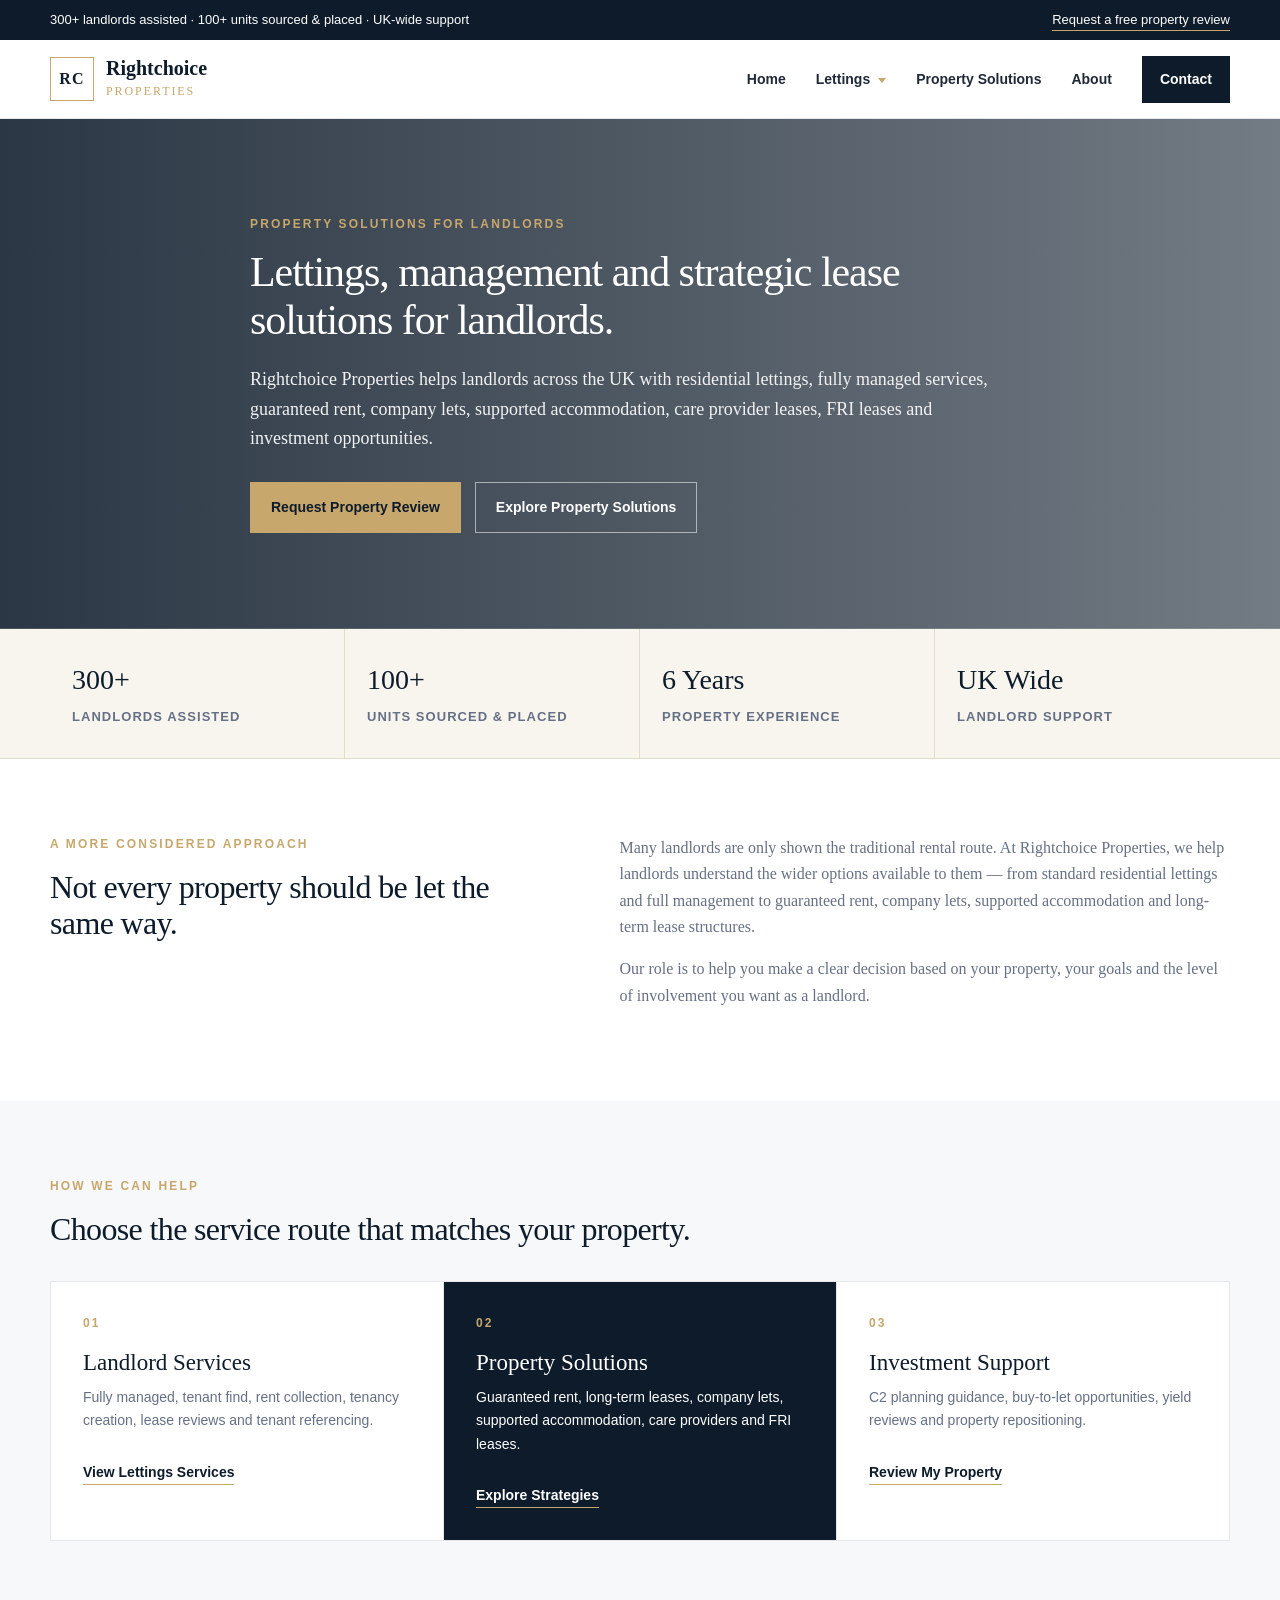
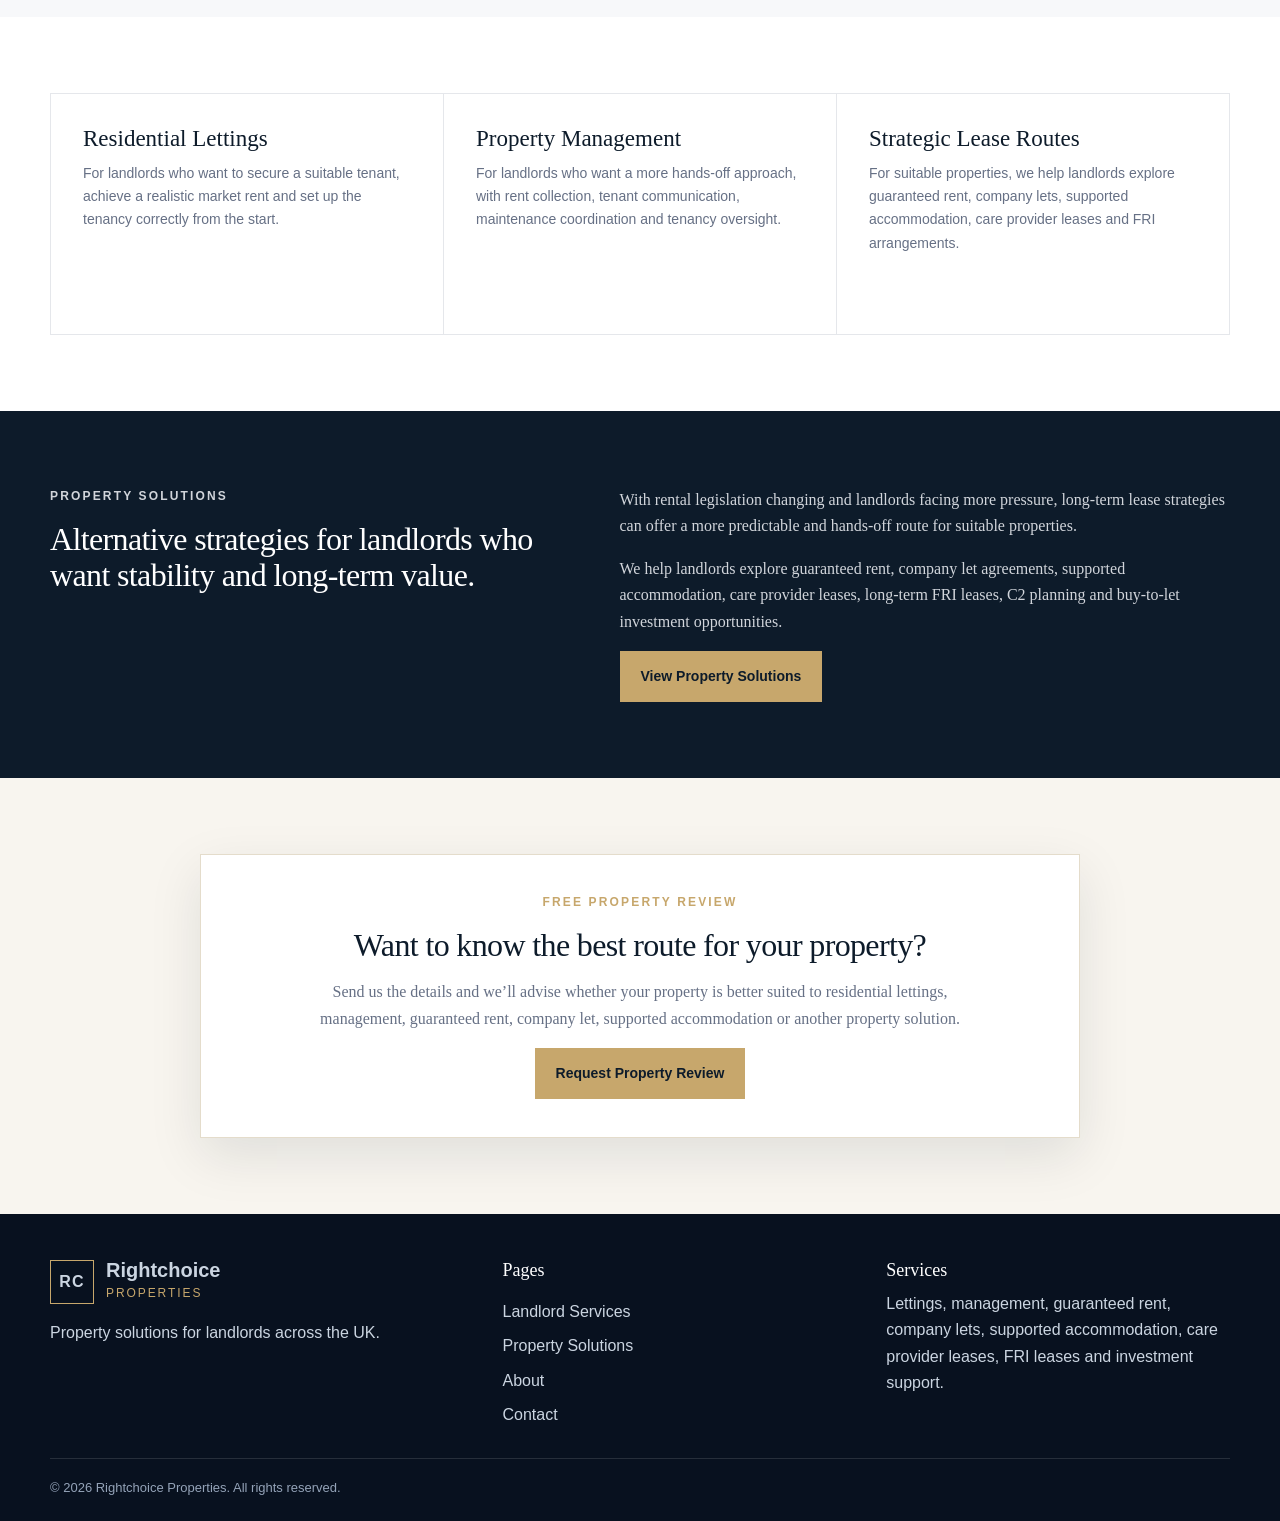
==== commit 41f25ff0: "Add files via upload" ====
--- a/index.html
+++ b/index.html
@@ -3,168 +3,154 @@
 <head>
   <meta charset="UTF-8" />
   <meta name="viewport" content="width=device-width, initial-scale=1.0" />
-  <title>Rightchoice Properties | Landlord Solutions & Strategic Lettings</title>
-  <meta name="description" content="Rightchoice Properties helps landlords across the UK with property management, tenant find, guaranteed rent, company lets, supported living leases, FRI leases and investment strategy." />
+  <title>Rightchoice Properties | Property Solutions For Landlords</title>
+  <meta name="description" content="Rightchoice Properties helps landlords across the UK with lettings, management, guaranteed rent, company lets, supported accommodation, FRI leases and investment support." />
   <link rel="stylesheet" href="style.css" />
 </head>
 <body>
-  <header class="topbar">
-    <div class="container nav-wrap">
-      <a class="brand" href="index.html">
-        <span class="brand-icon">RC</span>
+
+  <div class="top-strip">
+    <div class="container top-strip-inner">
+      <span>300+ landlords assisted · 100+ units sourced & placed · UK-wide support</span>
+      <a href="contact.html">Request a free property review</a>
+    </div>
+  </div>
+
+  <header class="site-header">
+    <div class="container nav">
+      <a href="index.html" class="brand">
+        <span class="brand-mark">RC</span>
         <span><strong>Rightchoice</strong><small>Properties</small></span>
       </a>
-      <button class="menu-toggle" aria-label="Open menu">☰</button>
-      <nav class="menu"><a class="active" href="index.html">Home</a>
-<a class="" href="landlord-services.html">Landlord Services</a>
-<a class="" href="strategic-lettings.html">Strategic Lettings</a>
-<a class="" href="investment-services.html">Investment Services</a>
-<a class="" href="areas.html">Areas</a>
-<a class="" href="about.html">About</a>
-<a class="" href="contact.html">Contact</a></nav>
+      <button class="menu-toggle" aria-label="Open menu">Menu</button>
+      <nav class="menu">
+        <a href="index.html">Home</a>
+        <div class="dropdown">
+          <a href="landlord-services.html">Lettings</a>
+          <div class="dropdown-panel">
+            <div>
+              <p class="dropdown-title">Core Services</p>
+              <a href="landlord-services.html#fully-managed">Fully Managed</a>
+              <a href="landlord-services.html#tenant-find">Tenant Find</a>
+              <a href="landlord-services.html#rent-collection">Rent Collection</a>
+              <a href="landlord-services.html#guaranteed-rent">Guaranteed Rent</a>
+            </div>
+            <div>
+              <p class="dropdown-title">Add-on & One-Off Services</p>
+              <a href="landlord-services.html#add-ons">Tenancy Creation</a>
+              <a href="landlord-services.html#add-ons">Lease Reviews</a>
+              <a href="landlord-services.html#add-ons">Tenant Referencing</a>
+              <a href="landlord-services.html#add-ons">Rental Valuations</a>
+            </div>
+          </div>
+        </div>
+        <a href="property-solutions.html">Property Solutions</a>
+        <a href="about.html">About</a>
+        <a class="nav-cta" href="contact.html">Contact</a>
+      </nav>
     </div>
   </header>
-  
-<main>
-  <section class="hero">
-    <div class="container hero-grid">
-      <div class="hero-copy">
-        <p class="eyebrow">Landlord solutions • Strategic lettings • UK wide</p>
-        <h1>Helping landlords unlock more from their property investments.</h1>
-        <p class="lead">From traditional lettings and full management to guaranteed rent, company lets, supported living leases, FRI agreements and C2 planning opportunities — Rightchoice Properties helps landlords choose the right route for their property.</p>
+
+
+  <main>
+    <section class="hero">
+      <div class="container hero-inner">
+        <p class="eyebrow">Property solutions for landlords</p>
+        <h1>Lettings, management and strategic lease solutions for landlords.</h1>
+        <p class="lead">Rightchoice Properties helps landlords across the UK with residential lettings, fully managed services, guaranteed rent, company lets, supported accommodation, care provider leases, FRI leases and investment opportunities.</p>
         <div class="hero-actions">
-          <a class="btn primary" href="contact.html">Get a Free Property Review</a>
-          <a class="btn secondary" href="strategic-lettings.html">Explore Strategic Lettings</a>
+          <a href="contact.html" class="btn btn-primary">Request Property Review</a>
+          <a href="property-solutions.html" class="btn btn-secondary">Explore Property Solutions</a>
         </div>
       </div>
-      <div class="hero-card">
-        <p class="eyebrow">Trusted by landlords</p>
-        <h3>More than a letting agent.</h3>
-        <p>We help landlords think strategically, reduce hassle and explore routes most agents never discuss.</p>
-        <ul class="check-list">
-          <li>Traditional lettings</li>
-          <li>Guaranteed rent</li>
-          <li>Company lets</li>
-          <li>Supported living</li>
-          <li>C2 planning advice</li>
-        </ul>
+    </section>
+
+    <section class="stats-section">
+      <div class="container stats-grid">
+        <div><strong>300+</strong><span>Landlords Assisted</span></div>
+        <div><strong>100+</strong><span>Units Sourced & Placed</span></div>
+        <div><strong>6 Years</strong><span>Property Experience</span></div>
+        <div><strong>UK Wide</strong><span>Landlord Support</span></div>
       </div>
-    </div>
-  </section>
+    </section>
 
-  <section class="stats-strip">
-    <div class="container stats-grid">
-      <div><strong>300+</strong><span>Landlords Assisted</span></div>
-      <div><strong>100+</strong><span>Units Sourced & Placed</span></div>
-      <div><strong>6 Years</strong><span>Property Experience</span></div>
-      <div><strong>UK Wide</strong><span>Landlord Support</span></div>
-    </div>
-  </section>
+    <section class="section">
+      <div class="container split">
+        <div><p class="eyebrow">A more considered approach</p><h2>Not every property should be let the same way.</h2></div>
+        <div><p>Many landlords are only shown the traditional rental route. At Rightchoice Properties, we help landlords understand the wider options available to them — from standard residential lettings and full management to guaranteed rent, company lets, supported accommodation and long-term lease structures.</p><p>Our role is to help you make a clear decision based on your property, your goals and the level of involvement you want as a landlord.</p></div>
+      </div>
+    </section>
 
-  <section class="section">
-    <div class="container intro-grid">
-      <div>
-        <p class="eyebrow">The Rightchoice approach</p>
-        <h2>We help landlords identify the best strategy for their property.</h2>
+    <section class="section soft">
+      <div class="container">
+        <div class="section-head"><p class="eyebrow">How we can help</p><h2>Choose the service route that matches your property.</h2></div>
+        <div class="route-grid">
+          <a href="landlord-services.html" class="route-card"><span>01</span><h3>Landlord Services</h3><p>Fully managed, tenant find, rent collection, tenancy creation, lease reviews and tenant referencing.</p><strong>View Lettings Services</strong></a>
+          <a href="property-solutions.html" class="route-card dark"><span>02</span><h3>Property Solutions</h3><p>Guaranteed rent, long-term leases, company lets, supported accommodation, care providers and FRI leases.</p><strong>Explore Strategies</strong></a>
+          <a href="property-solutions.html#investment" class="route-card"><span>03</span><h3>Investment Support</h3><p>C2 planning guidance, buy-to-let opportunities, yield reviews and property repositioning.</p><strong>Review My Property</strong></a>
+        </div>
       </div>
-      <div>
-        <p>Most letting agents focus on finding tenants. We go further. We look at your property, location, layout, condition and goals — then advise whether traditional letting, management, guaranteed rent, company let, supported living, care provider lease or repositioning could work best.</p>
-        <p>Our role is to help landlords make informed decisions, reduce voids, protect their asset and improve long-term income potential.</p>
+    </section>
+
+    <section class="section">
+      <div class="container card-grid">
+        <article class="info-card">
+          <h3>Residential Lettings</h3>
+          <p>For landlords who want to secure a suitable tenant, achieve a realistic market rent and set up the tenancy correctly from the start.</p>
+        </article>
+        <article class="info-card">
+          <h3>Property Management</h3>
+          <p>For landlords who want a more hands-off approach, with rent collection, tenant communication, maintenance coordination and tenancy oversight.</p>
+        </article>
+        <article class="info-card">
+          <h3>Strategic Lease Routes</h3>
+          <p>For suitable properties, we help landlords explore guaranteed rent, company lets, supported accommodation, care provider leases and FRI arrangements.</p>
+        </article>
       </div>
-    </div>
-  </section>
+    </section>
 
-  <section class="section soft">
-    <div class="container">
-      <div class="section-head">
-        <p class="eyebrow">What we offer</p>
-        <h2>Complete landlord support under one roof.</h2>
+    <section class="section navy-section">
+      <div class="container split">
+        <div><p class="eyebrow">Property Solutions</p><h2>Alternative strategies for landlords who want stability and long-term value.</h2></div>
+        <div><p>With rental legislation changing and landlords facing more pressure, long-term lease strategies can offer a more predictable and hands-off route for suitable properties.</p><p>We help landlords explore guaranteed rent, company let agreements, supported accommodation, care provider leases, long-term FRI leases, C2 planning and buy-to-let investment opportunities.</p><a href="property-solutions.html" class="btn btn-gold">View Property Solutions</a></div>
       </div>
-      <div class="service-grid">
-        <a class="service-card" href="landlord-services.html">
-          <span>01</span>
-          <h3>Landlord Services</h3>
-          <p>Tenant find, rental valuations, referencing, tenancy creation, rent collection and full management.</p>
-        </a>
-        <a class="service-card dark" href="strategic-lettings.html">
-          <span>02</span>
-          <h3>Strategic Lettings</h3>
-          <p>Guaranteed rent, company lets, supported living, care provider leases, FRI leases and block leasing.</p>
-        </a>
-        <a class="service-card" href="investment-services.html">
-          <span>03</span>
-          <h3>Investment Services</h3>
-          <p>C2 planning advice, yield reviews, HMO opportunities, highest and best use analysis and repositioning.</p>
-        </a>
+    </section>
+
+    <section class="cta-section">
+      <div class="container cta-box">
+        <p class="eyebrow">Free property review</p>
+        <h2>Want to know the best route for your property?</h2>
+        <p>Send us the details and we’ll advise whether your property is better suited to residential lettings, management, guaranteed rent, company let, supported accommodation or another property solution.</p>
+        <a href="contact.html" class="btn btn-primary">Request Property Review</a>
       </div>
-    </div>
-  </section>
+    </section>
+  </main>
 
-  <section class="section premium-band">
-    <div class="container band-grid">
-      <div>
-        <p class="eyebrow light">Get more from your investment</p>
-        <h2>Unlock opportunities traditional agents may miss.</h2>
-        <p>Some properties can perform better through alternative rental strategies. We help landlords explore higher-value routes such as company lets, supported living leases, care provider requirements, FRI lease structures and C2 planning opportunities.</p>
-        <a class="btn light" href="contact.html">Book a Strategy Call</a>
-      </div>
-      <div class="band-list">
-        <div>Guaranteed rent style agreements</div>
-        <div>Long-term company leases</div>
-        <div>Supported living provider routes</div>
-        <div>C2 approval and planning guidance</div>
-      </div>
-    </div>
-  </section>
-
-  <section class="section">
-    <div class="container">
-      <div class="section-head">
-        <p class="eyebrow">Popular services</p>
-        <h2>Built for landlords who want clarity, income and control.</h2>
-      </div>
-      <div class="mini-grid">
-        <div>Tenant Finding Services</div><div>Rental Valuations</div><div>Lease Creation & Renewals</div><div>Guaranteed Rent</div>
-        <div>C2 Approval & Planning</div><div>Rent Collection</div><div>Fully Managed</div><div>Tenant Referencing</div>
-        <div>Tenancy Creation</div><div>Company Let Agreements</div><div>FRI Leases</div><div>Supported Living</div>
-      </div>
-    </div>
-  </section>
-
-  <section class="cta">
-    <div class="container cta-box">
-      <p class="eyebrow">Free landlord review</p>
-      <h2>Want to know the best route for your property?</h2>
-      <p>Send us the details and we’ll advise whether your property is better suited to standard letting, full management, guaranteed rent, company let, supported living or another strategy.</p>
-      <a class="btn primary" href="contact.html">Request Property Review</a>
-    </div>
-  </section>
-</main>
 
   <footer class="footer">
     <div class="container footer-grid">
       <div>
-        <a class="brand footer-brand" href="index.html">
-          <span class="brand-icon">RC</span>
+        <a href="index.html" class="brand footer-brand">
+          <span class="brand-mark">RC</span>
           <span><strong>Rightchoice</strong><small>Properties</small></span>
         </a>
-        <p>Landlord solutions, strategic lettings and property management across the UK.</p>
+        <p>Property solutions for landlords across the UK.</p>
+      </div>
+      <div>
+        <h4>Pages</h4>
+        <a href="landlord-services.html">Landlord Services</a>
+        <a href="property-solutions.html">Property Solutions</a>
+        <a href="about.html">About</a>
+        <a href="contact.html">Contact</a>
       </div>
       <div>
         <h4>Services</h4>
-        <a href="landlord-services.html">Landlord Services</a>
-        <a href="strategic-lettings.html">Strategic Lettings</a>
-        <a href="investment-services.html">Investment Services</a>
-        <a href="contact.html">Book a Property Review</a>
-      </div>
-      <div>
-        <h4>Contact</h4>
-        <p>For tenant find, management, guaranteed rent, company lets, supported living and lease opportunities.</p>
-        <a class="footer-cta" href="contact.html">Request a callback</a>
+        <p>Lettings, management, guaranteed rent, company lets, supported accommodation, care provider leases, FRI leases and investment support.</p>
       </div>
     </div>
-    <div class="container legal">© 2026 Rightchoice Properties. All rights reserved.</div>
+    <div class="container footer-bottom">© 2026 Rightchoice Properties. All rights reserved.</div>
   </footer>
   <script src="script.js"></script>
+
 </body>
-</html>+</html>
--- a/style.css
+++ b/style.css
@@ -1,104 +1,593 @@
 
-:root{
-  --navy:#071a33;
-  --navy2:#0b2548;
-  --blue:#1d64f2;
-  --blue2:#3b82f6;
-  --ice:#f4f8ff;
-  --line:#dce8f7;
-  --text:#122033;
-  --muted:#617089;
-  --white:#fff;
-  --shadow:0 24px 70px rgba(7,26,51,.12);
-  --radius:28px;
-}
-*{box-sizing:border-box;margin:0;padding:0}
-body{font-family:Inter,Arial,sans-serif;color:var(--text);background:white;line-height:1.65}
-a{text-decoration:none;color:inherit}
-p{color:var(--muted);margin-bottom:16px}
-.container{width:min(1180px,calc(100% - 42px));margin:auto}
-.topbar{position:sticky;top:0;z-index:50;background:rgba(255,255,255,.88);backdrop-filter:blur(16px);border-bottom:1px solid var(--line)}
-.nav-wrap{height:84px;display:flex;align-items:center;justify-content:space-between;gap:24px}
-.brand{display:flex;align-items:center;gap:12px;color:var(--navy);font-weight:900;line-height:1}
-.brand small{display:block;font-size:13px;color:var(--blue);letter-spacing:.08em;text-transform:uppercase;margin-top:4px}
-.brand-icon{width:48px;height:48px;display:grid;place-items:center;border-radius:16px;background:linear-gradient(135deg,var(--navy),var(--blue));color:white;font-weight:900}
-.menu{display:flex;align-items:center;gap:21px;font-weight:800;font-size:14px;color:#334155}
-.menu a:hover,.menu a.active{color:var(--blue)}
-.menu a:last-child{background:var(--blue);color:white;padding:11px 17px;border-radius:999px}
-.menu-toggle{display:none;background:var(--ice);border:1px solid var(--line);font-size:22px;border-radius:12px;padding:8px 12px}
-.hero{padding:92px 0 74px;background:radial-gradient(circle at 80% 10%,rgba(29,100,242,.17),transparent 30%),linear-gradient(180deg,#f7fbff 0%,#fff 100%)}
-.hero-grid{display:grid;grid-template-columns:1.25fr .75fr;gap:46px;align-items:center}
-.eyebrow{font-size:12px;font-weight:900;letter-spacing:.13em;text-transform:uppercase;color:var(--blue);margin-bottom:14px}
-.eyebrow.light{color:#a9c9ff}
-h1,h2,h3{color:var(--navy);line-height:1.06}
-h1{font-size:clamp(44px,7vw,78px);letter-spacing:-.055em;margin-bottom:24px}
-h2{font-size:clamp(31px,4vw,52px);letter-spacing:-.04em;margin-bottom:18px}
-h3{font-size:23px;margin-bottom:12px}
-.lead{font-size:20px;max-width:790px}
-.hero-actions{display:flex;gap:14px;flex-wrap:wrap;margin-top:30px}
-.btn{display:inline-flex;align-items:center;justify-content:center;border-radius:999px;padding:14px 22px;font-weight:900;border:1px solid transparent}
-.btn.primary{background:linear-gradient(135deg,var(--blue),var(--blue2));color:white;box-shadow:0 16px 35px rgba(29,100,242,.25)}
-.btn.secondary{background:white;color:var(--navy);border-color:var(--line)}
-.btn.light{background:white;color:var(--navy);margin-top:10px}
-.hero-card,.service-card,.detail-card,.contact-form,.cta-box{background:white;border:1px solid var(--line);border-radius:var(--radius);box-shadow:var(--shadow);padding:32px}
-.check-list{list-style:none;display:grid;gap:11px;margin-top:17px}
-.check-list li:before{content:"✓";font-weight:900;color:var(--blue);margin-right:9px}
-.stats-strip{background:var(--navy);color:white;padding:28px 0}
-.stats-grid{display:grid;grid-template-columns:repeat(4,1fr);gap:18px}
-.stats-grid div{background:rgba(255,255,255,.07);border:1px solid rgba(255,255,255,.12);border-radius:20px;padding:22px}
-.stats-grid strong{display:block;font-size:34px;line-height:1;color:white}
-.stats-grid span{color:#c7d7ee;font-weight:800;font-size:14px}
-.section{padding:82px 0}
-.soft{background:var(--ice)}
-.intro-grid{display:grid;grid-template-columns:.9fr 1.1fr;gap:54px;align-items:start}
-.section-head{max-width:780px;margin-bottom:34px}
-.service-grid{display:grid;grid-template-columns:repeat(3,1fr);gap:24px}
-.service-card{display:block;transition:.25s ease}
-.service-card:hover{transform:translateY(-6px)}
-.service-card span{display:grid;place-items:center;width:48px;height:48px;border-radius:16px;background:var(--ice);color:var(--blue);font-weight:900;margin-bottom:20px}
-.service-card.dark{background:linear-gradient(135deg,var(--navy),var(--navy2));color:white}
-.service-card.dark h3,.service-card.dark p{color:white}
-.service-card.dark p{opacity:.82}
-.premium-band{background:var(--navy);color:white}
-.band-grid{display:grid;grid-template-columns:1.1fr .9fr;gap:40px;align-items:center}
-.premium-band h2,.premium-band p{color:white}
-.premium-band p{opacity:.84}
-.band-list{display:grid;gap:14px}
-.band-list div{padding:18px;border-radius:18px;background:rgba(255,255,255,.08);border:1px solid rgba(255,255,255,.13);font-weight:900;color:white}
-.mini-grid{display:grid;grid-template-columns:repeat(4,1fr);gap:15px}
-.mini-grid div,.contact-options div{padding:18px;border:1px solid var(--line);border-radius:18px;background:white;font-weight:900;color:var(--navy);box-shadow:0 12px 32px rgba(7,26,51,.06)}
-.page-hero{padding:82px 0 60px;background:linear-gradient(180deg,var(--ice),white);border-bottom:1px solid var(--line)}
-.page-hero h1{max-width:940px}
-.service-detail-grid{display:grid;grid-template-columns:repeat(2,1fr);gap:24px}
-.detail-card{box-shadow:0 14px 42px rgba(7,26,51,.08)}
-.steps{display:grid;grid-template-columns:repeat(4,1fr);gap:18px}
-.steps div{border:1px solid var(--line);border-radius:22px;padding:24px;background:white}
-.steps span{display:grid;place-items:center;width:38px;height:38px;background:var(--blue);color:white;border-radius:999px;font-weight:900;margin-bottom:14px}
-.areas{grid-template-columns:repeat(3,1fr)}
-.cta{padding:78px 0;background:var(--ice)}
-.cta-box{text-align:center;max-width:920px}
-.cta-box p{max-width:720px;margin:0 auto 24px}
-.contact-grid{display:grid;grid-template-columns:.85fr 1.15fr;gap:42px;align-items:start}
-.contact-options{display:grid;gap:12px;margin-top:24px}
-.contact-form{display:grid;gap:15px}
-.contact-form label{display:grid;gap:7px;font-weight:900;color:var(--navy)}
-input,select,textarea{width:100%;border:1px solid var(--line);border-radius:14px;padding:15px;font:inherit}
-textarea{min-height:145px;resize:vertical}
-button{cursor:pointer;border:0;border-radius:999px;background:var(--blue);color:white;font-weight:900;padding:15px 22px;font-size:16px}
-.footer{background:#06162d;color:white;padding:56px 0 22px}
-.footer p,.footer a{color:#c8d7ed}
-.footer-grid{display:grid;grid-template-columns:1.2fr .8fr 1fr;gap:40px}
-.footer h4{color:white;margin-bottom:12px}
-.footer-grid div:nth-child(2){display:grid;gap:7px}
-.footer-brand{color:white;margin-bottom:16px}
-.footer-cta{font-weight:900;color:white!important}
-.legal{border-top:1px solid rgba(255,255,255,.1);margin-top:32px;padding-top:18px;color:#c8d7ed;font-size:14px}
-@media(max-width:900px){
-.menu-toggle{display:block}
-.menu{display:none;position:absolute;top:84px;left:20px;right:20px;flex-direction:column;align-items:stretch;background:white;border:1px solid var(--line);box-shadow:var(--shadow);padding:20px;border-radius:22px}
-.menu.open{display:flex}
-.hero-grid,.intro-grid,.band-grid,.contact-grid{grid-template-columns:1fr}
-.service-grid,.service-detail-grid,.stats-grid,.steps,.mini-grid,.areas,.footer-grid{grid-template-columns:1fr}
-.section,.hero{padding:58px 0}
-h1{letter-spacing:-.04em}
-}
+:root {
+  --navy: #0d1b2a;
+  --gold: #c7a76c;
+  --cream: #f8f5ef;
+  --light: #f7f8fa;
+  --line: #e5e7eb;
+  --text: #1f2937;
+  --muted: #667085;
+  --white: #ffffff;
+  --shadow: 0 18px 50px rgba(13, 27, 42, 0.10);
+}
+
+* { box-sizing: border-box; margin: 0; padding: 0; }
+
+body {
+  background: var(--white);
+  color: var(--text);
+  font-family: Georgia, "Times New Roman", serif;
+  line-height: 1.65;
+}
+
+a { color: inherit; text-decoration: none; }
+p { color: var(--muted); margin-bottom: 16px; }
+
+.container {
+  width: min(1180px, calc(100% - 44px));
+  margin: auto;
+}
+
+.top-strip {
+  background: var(--navy);
+  color: white;
+  font-family: Arial, sans-serif;
+  font-size: 13px;
+}
+
+.top-strip-inner {
+  display: flex;
+  justify-content: space-between;
+  gap: 20px;
+  padding: 9px 0;
+}
+
+.top-strip a { color: white; border-bottom: 1px solid var(--gold); }
+
+.site-header {
+  position: sticky;
+  top: 0;
+  z-index: 50;
+  background: rgba(255, 255, 255, .96);
+  backdrop-filter: blur(14px);
+  border-bottom: 1px solid var(--line);
+}
+
+.nav {
+  height: 78px;
+  display: flex;
+  align-items: center;
+  justify-content: space-between;
+  gap: 22px;
+}
+
+.brand {
+  display: flex;
+  align-items: center;
+  gap: 12px;
+  color: var(--navy);
+}
+
+.brand-mark {
+  width: 44px;
+  height: 44px;
+  border: 1px solid var(--gold);
+  display: grid;
+  place-items: center;
+  font-weight: 700;
+  letter-spacing: .08em;
+}
+
+.brand strong { display: block; font-size: 20px; line-height: 1; }
+
+.brand small {
+  display: block;
+  font-size: 12px;
+  letter-spacing: .16em;
+  text-transform: uppercase;
+  color: var(--gold);
+  margin-top: 4px;
+}
+
+.menu {
+  display: flex;
+  align-items: center;
+  gap: 30px;
+  font-family: Arial, sans-serif;
+  font-size: 14px;
+  font-weight: 600;
+}
+
+.menu > a, .dropdown > a { padding: 28px 0; }
+.dropdown { position: relative; }
+
+.dropdown > a::after {
+  content: "";
+  display: inline-block;
+  margin-left: 8px;
+  border-left: 4px solid transparent;
+  border-right: 4px solid transparent;
+  border-top: 5px solid var(--gold);
+  vertical-align: middle;
+}
+
+.dropdown-panel {
+  display: none;
+  position: absolute;
+  top: 78px;
+  left: 50%;
+  transform: translateX(-50%);
+  width: 680px;
+  background: white;
+  border: 1px solid var(--line);
+  box-shadow: var(--shadow);
+  padding: 28px;
+  grid-template-columns: 1fr 1fr;
+  gap: 26px;
+}
+
+.dropdown:hover .dropdown-panel { display: grid; }
+
+.dropdown-title {
+  color: var(--navy);
+  font-family: Arial, sans-serif;
+  font-weight: 700;
+  margin-bottom: 8px;
+}
+
+.dropdown-panel a {
+  display: block;
+  padding: 8px 0;
+  color: var(--muted);
+  font-weight: 500;
+}
+
+.menu a:hover, .dropdown-panel a:hover { color: var(--gold); }
+
+.nav-cta {
+  background: var(--navy);
+  color: white !important;
+  padding: 12px 18px !important;
+}
+
+.menu-toggle {
+  display: none;
+  border: 0;
+  background: var(--navy);
+  color: white;
+  padding: 10px 12px;
+  font-family: Arial, sans-serif;
+}
+
+.hero {
+  background:
+    linear-gradient(90deg, rgba(13, 27, 42, .88), rgba(13, 27, 42, .58)),
+    url("https://images.unsplash.com/photo-1560518883-ce09059eeffa?auto=format&fit=crop&w=1800&q=80");
+  background-size: cover;
+  background-position: center;
+  color: white;
+  padding: 96px 0;
+}
+
+.hero-inner { max-width: 780px; }
+
+.page-hero {
+  background: var(--cream);
+  padding: 74px 0 58px;
+  border-bottom: 1px solid #e4dccb;
+}
+
+.dark-hero {
+  background: var(--navy);
+  color: white;
+}
+
+.eyebrow {
+  color: var(--gold);
+  font-family: Arial, sans-serif;
+  font-size: 12px;
+  font-weight: 700;
+  letter-spacing: .18em;
+  text-transform: uppercase;
+  margin-bottom: 14px;
+}
+
+h1, h2, h3, h4 {
+  color: var(--navy);
+  font-weight: 400;
+  line-height: 1.14;
+}
+
+.hero h1, .dark-hero h1, .navy-section h2, .navy-section h3 { color: white; }
+
+h1 {
+  max-width: 900px;
+  font-size: 42px;
+  letter-spacing: -.025em;
+  margin-bottom: 20px;
+}
+
+h2 { font-size: 32px; letter-spacing: -.02em; margin-bottom: 16px; }
+h3 { font-size: 23px; margin-bottom: 10px; }
+h4 { font-size: 18px; margin-bottom: 10px; }
+
+.lead { max-width: 760px; color: #f2f2f2; font-size: 18px; }
+.page-hero .lead { color: var(--muted); }
+.dark-hero .lead { color: #e5e7eb; }
+
+.hero-actions { display: flex; gap: 14px; flex-wrap: wrap; margin-top: 28px; }
+
+.btn {
+  display: inline-flex;
+  align-items: center;
+  justify-content: center;
+  border: 1px solid transparent;
+  font-family: Arial, sans-serif;
+  font-size: 14px;
+  font-weight: 700;
+  padding: 13px 20px;
+}
+
+.btn-primary, .btn-gold { background: var(--gold); color: var(--navy); }
+.btn-secondary { color: white; border-color: rgba(255, 255, 255, .55); }
+
+.stats-section {
+  background: var(--cream);
+  border-bottom: 1px solid #e4dccb;
+}
+
+.stats-grid { display: grid; grid-template-columns: repeat(4, 1fr); }
+
+.stats-grid div {
+  padding: 28px 22px;
+  border-right: 1px solid #e4dccb;
+}
+
+.stats-grid div:last-child { border-right: 0; }
+
+.stats-grid strong {
+  display: block;
+  color: var(--navy);
+  font-size: 28px;
+  font-weight: 400;
+}
+
+.stats-grid span {
+  color: var(--muted);
+  font-family: Arial, sans-serif;
+  font-size: 13px;
+  font-weight: 700;
+  letter-spacing: .08em;
+  text-transform: uppercase;
+}
+
+.section { padding: 76px 0; }
+.soft { background: var(--light); }
+
+.split {
+  display: grid;
+  grid-template-columns: .9fr 1.1fr;
+  gap: 70px;
+  align-items: start;
+}
+
+.section-head { max-width: 760px; margin-bottom: 34px; }
+
+.route-grid, .strategy-grid, .card-grid {
+  display: grid;
+  grid-template-columns: repeat(3, 1fr);
+  gap: 1px;
+  background: var(--line);
+  border: 1px solid var(--line);
+}
+
+.route-card, .strategy-card, .info-card {
+  background: white;
+  padding: 32px;
+  min-height: 240px;
+}
+
+.route-card.dark { background: var(--navy); }
+.route-card.dark h3, .route-card.dark p, .route-card.dark strong { color: white; }
+
+.route-card span {
+  color: var(--gold);
+  display: block;
+  font-family: Arial, sans-serif;
+  font-size: 12px;
+  font-weight: 700;
+  letter-spacing: .18em;
+  margin-bottom: 16px;
+}
+
+.route-card p, .strategy-card p, .info-card p { font-family: Arial, sans-serif; font-size: 14px; }
+
+.route-card strong {
+  color: var(--navy);
+  display: inline-block;
+  font-family: Arial, sans-serif;
+  font-size: 14px;
+  margin-top: 12px;
+  border-bottom: 1px solid var(--gold);
+}
+
+.service-detail {
+  background: white;
+  border: 1px solid var(--line);
+  padding: 34px;
+  margin-bottom: 22px;
+  box-shadow: 0 10px 32px rgba(13, 27, 42, 0.06);
+}
+
+.service-detail-top {
+  display: grid;
+  grid-template-columns: .8fr 1.2fr;
+  gap: 34px;
+  margin-bottom: 26px;
+}
+
+.included-grid {
+  display: grid;
+  grid-template-columns: repeat(3, 1fr);
+  gap: 9px;
+  font-family: Arial, sans-serif;
+}
+
+.included-grid div {
+  border: 1px solid var(--line);
+  padding: 11px 12px;
+  color: var(--text);
+  background: #fff;
+  font-size: 14px;
+}
+
+.included-grid div::before {
+  content: "✓ ";
+  color: var(--gold);
+  font-weight: 700;
+}
+
+.suitable-list {
+  display: grid;
+  grid-template-columns: repeat(4, 1fr);
+  gap: 10px;
+  margin-top: 18px;
+  font-family: Arial, sans-serif;
+}
+
+.suitable-list div {
+  background: var(--cream);
+  border: 1px solid #e4dccb;
+  padding: 12px;
+  color: var(--navy);
+  font-weight: 700;
+  font-size: 14px;
+}
+
+.simple-list {
+  display: grid;
+  grid-template-columns: repeat(2, 1fr);
+  gap: 12px;
+}
+
+.simple-list.four { grid-template-columns: repeat(4, 1fr); }
+.simple-list.one { grid-template-columns: 1fr; }
+
+.simple-list div {
+  background: white;
+  border: 1px solid var(--line);
+  padding: 16px 18px;
+  color: var(--navy);
+  font-family: Arial, sans-serif;
+  font-weight: 700;
+}
+
+.navy-section {
+  background: var(--navy);
+  color: white;
+}
+
+.navy-section p { color: #d1d5db; }
+
+.benefit-list {
+  display: grid;
+  grid-template-columns: repeat(2, 1fr);
+  gap: 12px;
+}
+
+.benefit-list div {
+  border: 1px solid rgba(255,255,255,.18);
+  color: white;
+  padding: 16px;
+  font-family: Arial, sans-serif;
+  background: rgba(255,255,255,.05);
+}
+
+.table-wrap {
+  overflow-x: auto;
+  border: 1px solid var(--line);
+  background: white;
+}
+
+table {
+  width: 100%;
+  border-collapse: collapse;
+  font-family: Arial, sans-serif;
+  min-width: 780px;
+}
+
+th {
+  background: var(--navy);
+  color: white;
+  text-align: left;
+  padding: 15px;
+  font-size: 14px;
+}
+
+td {
+  padding: 15px;
+  border-bottom: 1px solid var(--line);
+  color: var(--muted);
+}
+
+td:first-child {
+  color: var(--navy);
+  font-weight: 700;
+}
+
+.faq-grid {
+  display: grid;
+  gap: 12px;
+}
+
+.faq-item {
+  background: white;
+  border: 1px solid var(--line);
+  padding: 22px;
+}
+
+.faq-item h3 {
+  font-size: 20px;
+}
+
+.cta-section {
+  background: var(--cream);
+  padding: 76px 0;
+}
+
+.cta-box {
+  max-width: 880px;
+  background: white;
+  border: 1px solid #e4dccb;
+  padding: 38px;
+  box-shadow: var(--shadow);
+  text-align: center;
+}
+
+.cta-box p { max-width: 700px; margin-left: auto; margin-right: auto; }
+
+.contact-grid {
+  display: grid;
+  grid-template-columns: .9fr 1.1fr;
+  gap: 50px;
+  align-items: start;
+}
+
+.contact-form {
+  display: grid;
+  gap: 14px;
+  border: 1px solid var(--line);
+  padding: 32px;
+  box-shadow: var(--shadow);
+  background: white;
+  font-family: Arial, sans-serif;
+}
+
+.contact-form label {
+  display: grid;
+  gap: 7px;
+  color: var(--navy);
+  font-weight: 700;
+}
+
+input, select, textarea {
+  width: 100%;
+  border: 1px solid var(--line);
+  padding: 13px;
+  font: inherit;
+}
+
+textarea { min-height: 130px; resize: vertical; }
+
+button {
+  background: var(--navy);
+  color: white;
+  border: 0;
+  padding: 14px 18px;
+  font-weight: 700;
+  cursor: pointer;
+}
+
+.footer {
+  background: #08111f;
+  color: white;
+  padding: 46px 0 22px;
+}
+
+.footer p, .footer a {
+  color: #cbd5e1;
+  font-family: Arial, sans-serif;
+}
+
+.footer-grid {
+  display: grid;
+  grid-template-columns: 1.2fr 1fr 1fr;
+  gap: 40px;
+}
+
+.footer h4 { color: white; margin-bottom: 10px; }
+
+.footer-grid div:nth-child(2) { display: grid; gap: 8px; }
+
+.footer-brand { color: white; margin-bottom: 16px; }
+
+.footer-bottom {
+  border-top: 1px solid rgba(255,255,255,.12);
+  margin-top: 30px;
+  padding-top: 18px;
+  color: #94a3b8;
+  font-family: Arial, sans-serif;
+  font-size: 13px;
+}
+
+@media (max-width: 900px) {
+  .top-strip-inner { display: block; }
+  .menu-toggle { display: block; }
+
+  .menu {
+    display: none;
+    position: absolute;
+    top: 78px;
+    left: 0;
+    right: 0;
+    background: white;
+    border-bottom: 1px solid var(--line);
+    padding: 18px;
+    flex-direction: column;
+    align-items: stretch;
+    gap: 14px;
+  }
+
+  .menu.open { display: flex; }
+  .menu > a, .dropdown > a { padding: 0; }
+
+  .dropdown-panel {
+    position: static;
+    transform: none;
+    display: none;
+    width: 100%;
+    box-shadow: none;
+    margin-top: 12px;
+    grid-template-columns: 1fr;
+  }
+
+  .dropdown.open .dropdown-panel { display: grid; }
+
+  h1 { font-size: 34px; }
+  h2 { font-size: 28px; }
+
+  .stats-grid, .split, .route-grid, .strategy-grid, .card-grid, .footer-grid, .service-detail-top, .contact-grid {
+    grid-template-columns: 1fr;
+  }
+
+  .included-grid, .simple-list, .simple-list.four, .benefit-list, .suitable-list {
+    grid-template-columns: 1fr;
+  }
+
+  .stats-grid div {
+    border-right: 0;
+    border-bottom: 1px solid #e4dccb;
+  }
+
+  .section, .hero, .page-hero, .cta-section { padding: 54px 0; }
+}
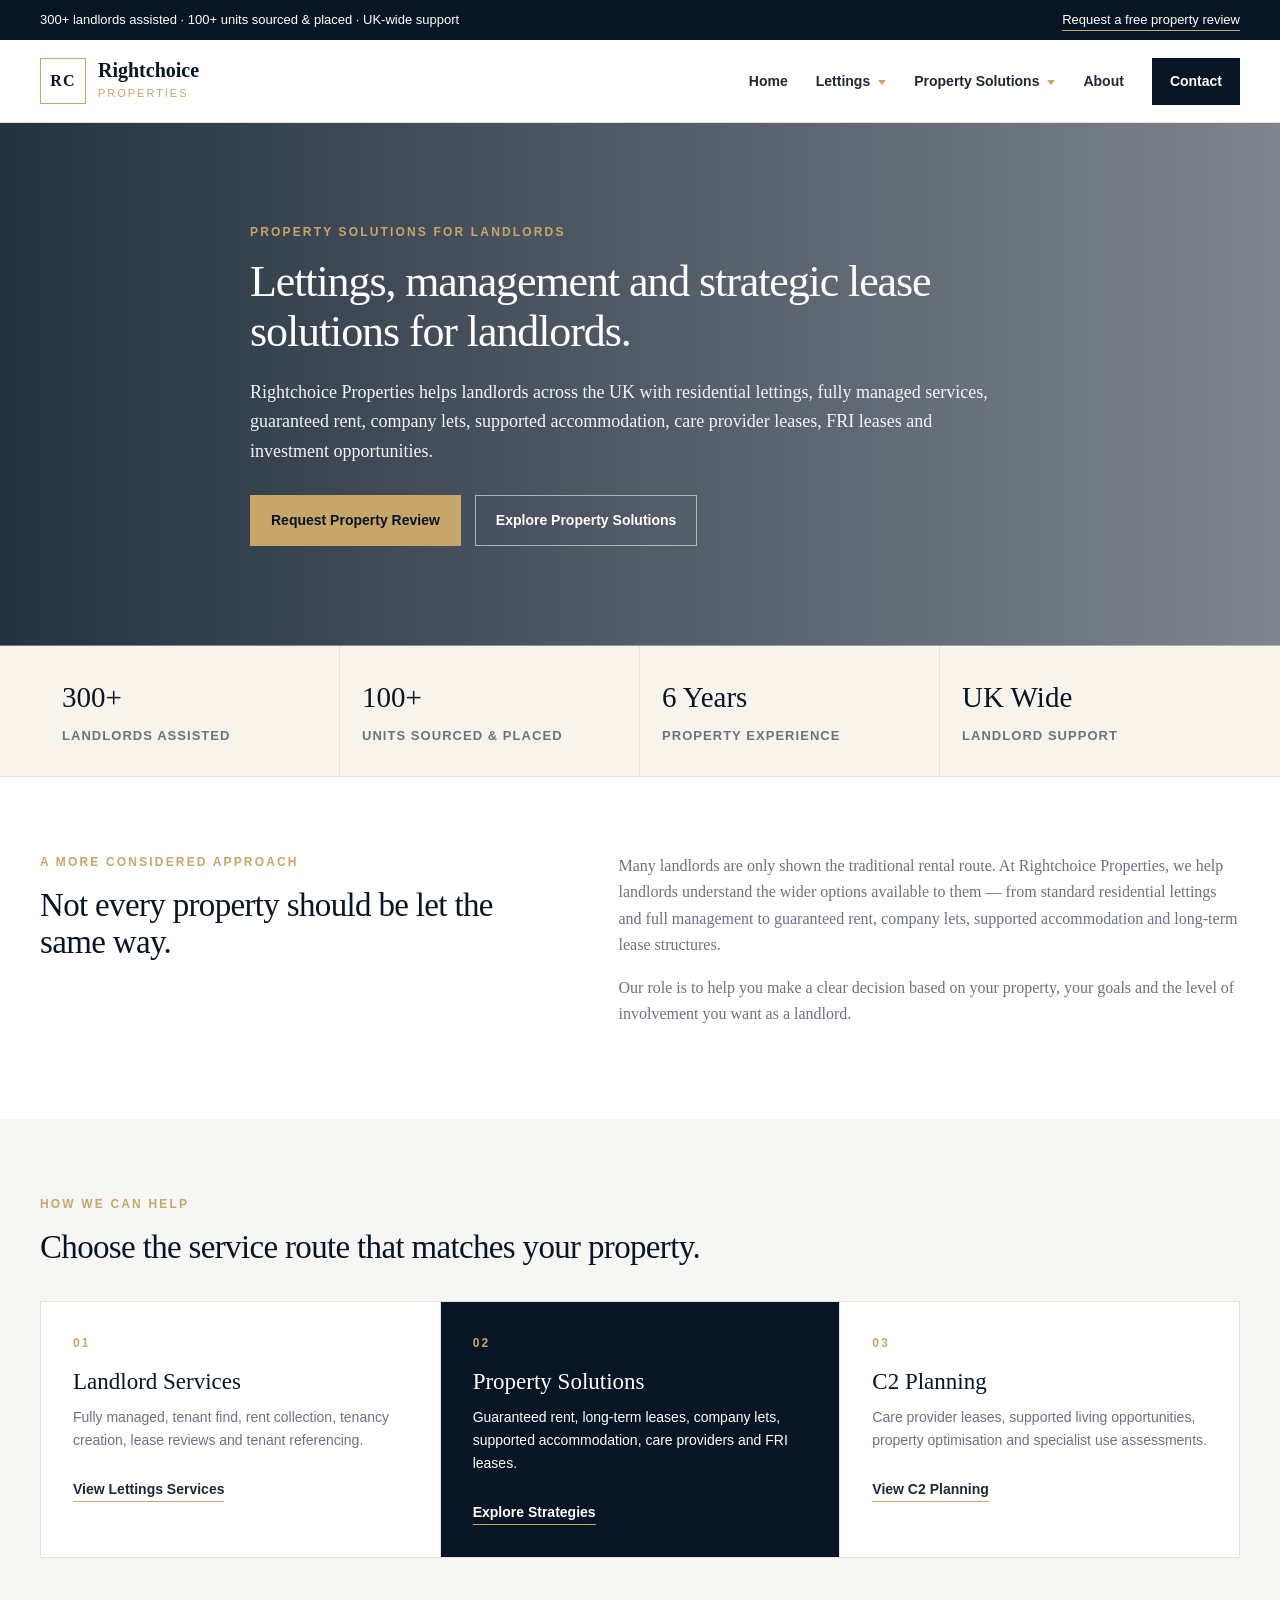
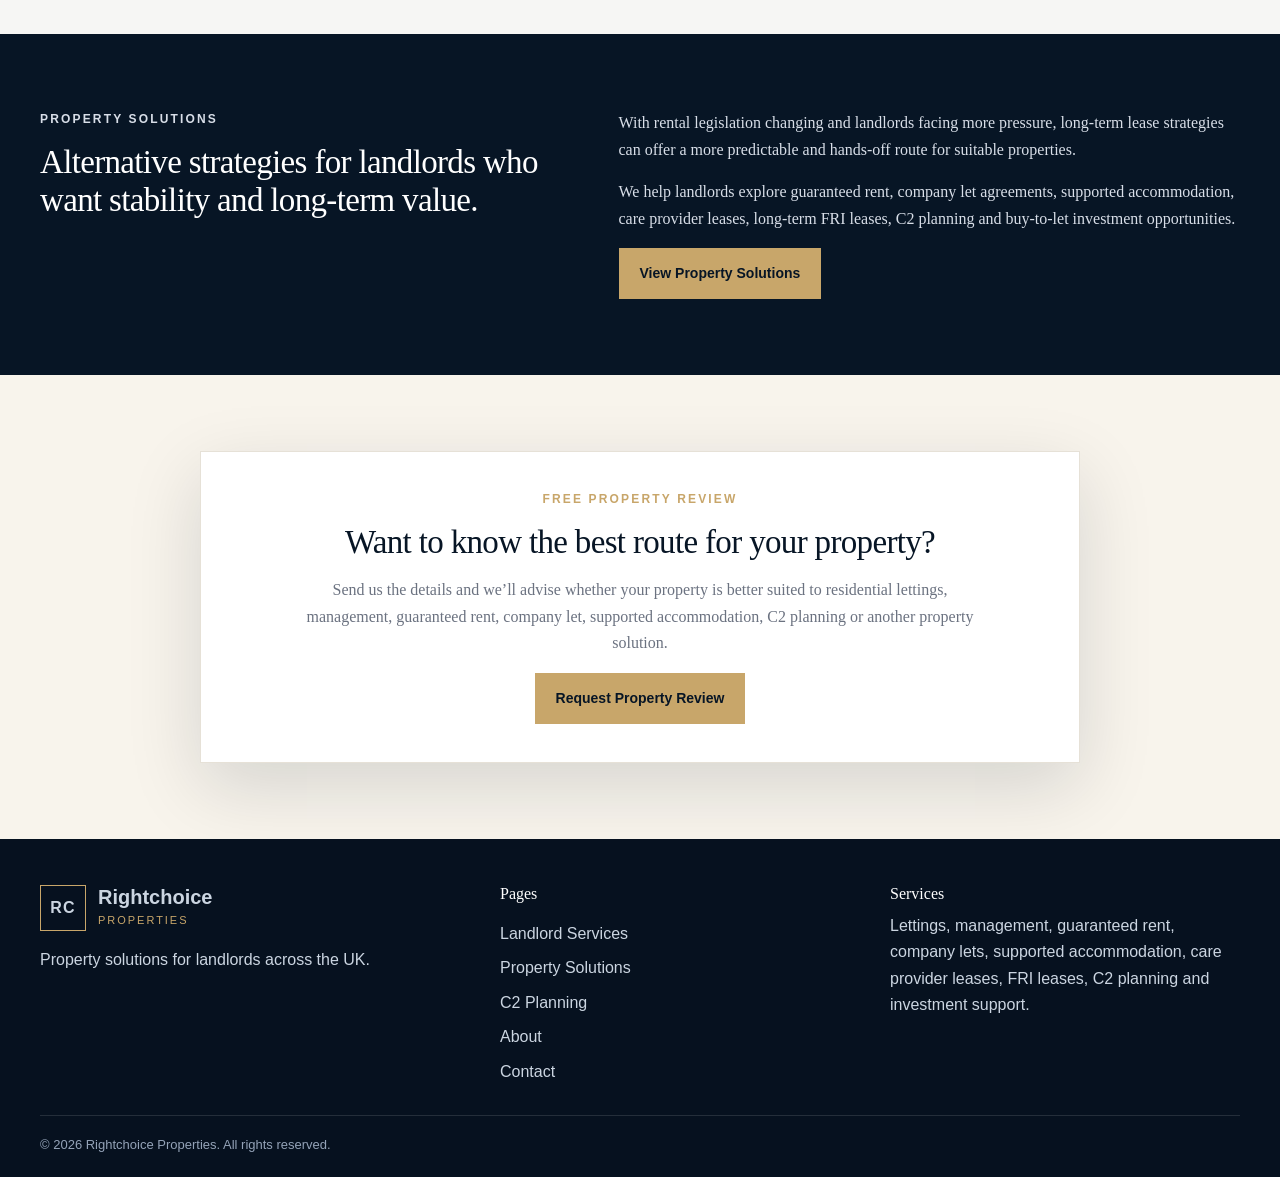
==== commit 7345a8e2: "Add files via upload" ====
--- a/index.html
+++ b/index.html
@@ -1,156 +1,85 @@
-<!DOCTYPE html>
-<html lang="en">
-<head>
-  <meta charset="UTF-8" />
-  <meta name="viewport" content="width=device-width, initial-scale=1.0" />
-  <title>Rightchoice Properties | Property Solutions For Landlords</title>
-  <meta name="description" content="Rightchoice Properties helps landlords across the UK with lettings, management, guaranteed rent, company lets, supported accommodation, FRI leases and investment support." />
-  <link rel="stylesheet" href="style.css" />
-</head>
-<body>
+<!DOCTYPE html><html lang="en"><head><meta charset="UTF-8"/><meta name="viewport" content="width=device-width, initial-scale=1.0"/><title>Rightchoice Properties | Property Solutions For Landlords</title><meta name="description" content="Rightchoice Properties helps landlords across the UK with lettings, management, guaranteed rent, company lets, supported accommodation, FRI leases, C2 planning and investment support."/><link rel="stylesheet" href="style.css"/></head><body>
+<div class="topbar"><div class="container"><span>300+ landlords assisted · 100+ units sourced & placed · UK-wide support</span><a href="contact.html">Request a free property review</a></div></div>
+<header class="header">
+  <div class="container nav">
+    <a href="index.html" class="brand"><span class="brand-mark">RC</span><span><strong>Rightchoice</strong><small>Properties</small></span></a>
+    <button class="menu-toggle">Menu</button>
+    <nav class="menu">
+      <a href="index.html">Home</a>
 
-  <div class="top-strip">
-    <div class="container top-strip-inner">
-      <span>300+ landlords assisted · 100+ units sourced & placed · UK-wide support</span>
-      <a href="contact.html">Request a free property review</a>
-    </div>
-  </div>
-
-  <header class="site-header">
-    <div class="container nav">
-      <a href="index.html" class="brand">
-        <span class="brand-mark">RC</span>
-        <span><strong>Rightchoice</strong><small>Properties</small></span>
-      </a>
-      <button class="menu-toggle" aria-label="Open menu">Menu</button>
-      <nav class="menu">
-        <a href="index.html">Home</a>
-        <div class="dropdown">
-          <a href="landlord-services.html">Lettings</a>
-          <div class="dropdown-panel">
-            <div>
-              <p class="dropdown-title">Core Services</p>
-              <a href="landlord-services.html#fully-managed">Fully Managed</a>
-              <a href="landlord-services.html#tenant-find">Tenant Find</a>
-              <a href="landlord-services.html#rent-collection">Rent Collection</a>
-              <a href="landlord-services.html#guaranteed-rent">Guaranteed Rent</a>
-            </div>
-            <div>
-              <p class="dropdown-title">Add-on & One-Off Services</p>
-              <a href="landlord-services.html#add-ons">Tenancy Creation</a>
-              <a href="landlord-services.html#add-ons">Lease Reviews</a>
-              <a href="landlord-services.html#add-ons">Tenant Referencing</a>
-              <a href="landlord-services.html#add-ons">Rental Valuations</a>
-            </div>
+      <div class="mega-trigger">
+        <a href="landlord-services.html">Lettings</a>
+        <div class="mega">
+          <div class="mega-feature">
+            <h3>Landlord Services</h3>
+            <p>Residential lettings and management services designed to help landlords rent, manage and protect their property.</p>
+            <a href="landlord-services.html">View landlord services</a>
+          </div>
+          <div>
+            <p class="mega-col-title">Core Services</p>
+            <a href="landlord-services.html#fully-managed">Fully Managed</a>
+            <a href="landlord-services.html#tenant-find">Tenant Find</a>
+            <a href="landlord-services.html#rent-collection">Rent Collection</a>
+            <a href="landlord-services.html#guaranteed-rent">Guaranteed Rent</a>
+          </div>
+          <div>
+            <p class="mega-col-title">Add-on Services</p>
+            <a href="landlord-services.html#add-ons">Tenancy Creation</a>
+            <a href="landlord-services.html#add-ons">Lease Reviews</a>
+            <a href="landlord-services.html#add-ons">Tenant Referencing</a>
+            <a href="landlord-services.html#add-ons">Rental Valuations</a>
           </div>
         </div>
+      </div>
+
+      <div class="mega-trigger">
         <a href="property-solutions.html">Property Solutions</a>
-        <a href="about.html">About</a>
-        <a class="nav-cta" href="contact.html">Contact</a>
-      </nav>
-    </div>
-  </header>
-
-
-  <main>
-    <section class="hero">
-      <div class="container hero-inner">
-        <p class="eyebrow">Property solutions for landlords</p>
-        <h1>Lettings, management and strategic lease solutions for landlords.</h1>
-        <p class="lead">Rightchoice Properties helps landlords across the UK with residential lettings, fully managed services, guaranteed rent, company lets, supported accommodation, care provider leases, FRI leases and investment opportunities.</p>
-        <div class="hero-actions">
-          <a href="contact.html" class="btn btn-primary">Request Property Review</a>
-          <a href="property-solutions.html" class="btn btn-secondary">Explore Property Solutions</a>
+        <div class="mega">
+          <div class="mega-feature">
+            <h3>Strategic Property Solutions</h3>
+            <p>Alternative strategies for landlords who want long-term stability, provider leases and improved asset performance.</p>
+            <a href="property-solutions.html">Explore property solutions</a>
+          </div>
+          <div>
+            <p class="mega-col-title">Lease Strategies</p>
+            <a href="property-solutions.html">Guaranteed Rent</a>
+            <a href="property-solutions.html">Company Lets</a>
+            <a href="property-solutions.html">Supported Accommodation</a>
+            <a href="property-solutions.html">Care Provider Leases</a>
+            <a href="property-solutions.html">FRI Leases</a>
+          </div>
+          <div>
+            <p class="mega-col-title">Planning & Investment</p>
+            <a href="c2-planning.html">C2 Planning</a>
+            <a href="property-solutions.html#investment">Investment Support</a>
+            <a href="property-solutions.html#investment">Yield Reviews</a>
+            <a href="property-solutions.html#investment">Property Repositioning</a>
+          </div>
         </div>
       </div>
-    </section>
 
-    <section class="stats-section">
-      <div class="container stats-grid">
-        <div><strong>300+</strong><span>Landlords Assisted</span></div>
-        <div><strong>100+</strong><span>Units Sourced & Placed</span></div>
-        <div><strong>6 Years</strong><span>Property Experience</span></div>
-        <div><strong>UK Wide</strong><span>Landlord Support</span></div>
-      </div>
-    </section>
+      <a href="about.html">About</a>
+      <a class="nav-cta" href="contact.html">Contact</a>
+    </nav>
+  </div>
+</header>
 
-    <section class="section">
-      <div class="container split">
-        <div><p class="eyebrow">A more considered approach</p><h2>Not every property should be let the same way.</h2></div>
-        <div><p>Many landlords are only shown the traditional rental route. At Rightchoice Properties, we help landlords understand the wider options available to them — from standard residential lettings and full management to guaranteed rent, company lets, supported accommodation and long-term lease structures.</p><p>Our role is to help you make a clear decision based on your property, your goals and the level of involvement you want as a landlord.</p></div>
-      </div>
-    </section>
+<main>
+<section class="hero"><div class="container hero-inner"><p class="eyebrow">Property solutions for landlords</p><h1>Lettings, management and strategic lease solutions for landlords.</h1><p class="lead">Rightchoice Properties helps landlords across the UK with residential lettings, fully managed services, guaranteed rent, company lets, supported accommodation, care provider leases, FRI leases and investment opportunities.</p><div class="hero-actions"><a href="contact.html" class="btn btn-primary">Request Property Review</a><a href="property-solutions.html" class="btn btn-secondary">Explore Property Solutions</a></div></div></section>
+<section class="stats"><div class="container stats-grid"><div><strong>300+</strong><span>Landlords Assisted</span></div><div><strong>100+</strong><span>Units Sourced & Placed</span></div><div><strong>6 Years</strong><span>Property Experience</span></div><div><strong>UK Wide</strong><span>Landlord Support</span></div></div></section>
+<section class="section"><div class="container split"><div><p class="eyebrow">A more considered approach</p><h2>Not every property should be let the same way.</h2></div><div><p>Many landlords are only shown the traditional rental route. At Rightchoice Properties, we help landlords understand the wider options available to them — from standard residential lettings and full management to guaranteed rent, company lets, supported accommodation and long-term lease structures.</p><p>Our role is to help you make a clear decision based on your property, your goals and the level of involvement you want as a landlord.</p></div></div></section>
+<section class="section soft"><div class="container"><div class="section-head"><p class="eyebrow">How we can help</p><h2>Choose the service route that matches your property.</h2></div><div class="card-grid"><a href="landlord-services.html" class="route-card"><span>01</span><h3>Landlord Services</h3><p>Fully managed, tenant find, rent collection, tenancy creation, lease reviews and tenant referencing.</p><strong>View Lettings Services</strong></a><a href="property-solutions.html" class="route-card dark"><span>02</span><h3>Property Solutions</h3><p>Guaranteed rent, long-term leases, company lets, supported accommodation, care providers and FRI leases.</p><strong>Explore Strategies</strong></a><a href="c2-planning.html" class="route-card"><span>03</span><h3>C2 Planning</h3><p>Care provider leases, supported living opportunities, property optimisation and specialist use assessments.</p><strong>View C2 Planning</strong></a></div></div></section>
+<section class="section navy-section"><div class="container split"><div><p class="eyebrow">Property Solutions</p><h2>Alternative strategies for landlords who want stability and long-term value.</h2></div><div><p>With rental legislation changing and landlords facing more pressure, long-term lease strategies can offer a more predictable and hands-off route for suitable properties.</p><p>We help landlords explore guaranteed rent, company let agreements, supported accommodation, care provider leases, long-term FRI leases, C2 planning and buy-to-let investment opportunities.</p><a href="property-solutions.html" class="btn btn-gold">View Property Solutions</a></div></div></section>
+<section class="cta-section"><div class="container cta-box"><p class="eyebrow">Free property review</p><h2>Want to know the best route for your property?</h2><p>Send us the details and we’ll advise whether your property is better suited to residential lettings, management, guaranteed rent, company let, supported accommodation, C2 planning or another property solution.</p><a href="contact.html" class="btn btn-primary">Request Property Review</a></div></section>
+</main>
 
-    <section class="section soft">
-      <div class="container">
-        <div class="section-head"><p class="eyebrow">How we can help</p><h2>Choose the service route that matches your property.</h2></div>
-        <div class="route-grid">
-          <a href="landlord-services.html" class="route-card"><span>01</span><h3>Landlord Services</h3><p>Fully managed, tenant find, rent collection, tenancy creation, lease reviews and tenant referencing.</p><strong>View Lettings Services</strong></a>
-          <a href="property-solutions.html" class="route-card dark"><span>02</span><h3>Property Solutions</h3><p>Guaranteed rent, long-term leases, company lets, supported accommodation, care providers and FRI leases.</p><strong>Explore Strategies</strong></a>
-          <a href="property-solutions.html#investment" class="route-card"><span>03</span><h3>Investment Support</h3><p>C2 planning guidance, buy-to-let opportunities, yield reviews and property repositioning.</p><strong>Review My Property</strong></a>
-        </div>
-      </div>
-    </section>
-
-    <section class="section">
-      <div class="container card-grid">
-        <article class="info-card">
-          <h3>Residential Lettings</h3>
-          <p>For landlords who want to secure a suitable tenant, achieve a realistic market rent and set up the tenancy correctly from the start.</p>
-        </article>
-        <article class="info-card">
-          <h3>Property Management</h3>
-          <p>For landlords who want a more hands-off approach, with rent collection, tenant communication, maintenance coordination and tenancy oversight.</p>
-        </article>
-        <article class="info-card">
-          <h3>Strategic Lease Routes</h3>
-          <p>For suitable properties, we help landlords explore guaranteed rent, company lets, supported accommodation, care provider leases and FRI arrangements.</p>
-        </article>
-      </div>
-    </section>
-
-    <section class="section navy-section">
-      <div class="container split">
-        <div><p class="eyebrow">Property Solutions</p><h2>Alternative strategies for landlords who want stability and long-term value.</h2></div>
-        <div><p>With rental legislation changing and landlords facing more pressure, long-term lease strategies can offer a more predictable and hands-off route for suitable properties.</p><p>We help landlords explore guaranteed rent, company let agreements, supported accommodation, care provider leases, long-term FRI leases, C2 planning and buy-to-let investment opportunities.</p><a href="property-solutions.html" class="btn btn-gold">View Property Solutions</a></div>
-      </div>
-    </section>
-
-    <section class="cta-section">
-      <div class="container cta-box">
-        <p class="eyebrow">Free property review</p>
-        <h2>Want to know the best route for your property?</h2>
-        <p>Send us the details and we’ll advise whether your property is better suited to residential lettings, management, guaranteed rent, company let, supported accommodation or another property solution.</p>
-        <a href="contact.html" class="btn btn-primary">Request Property Review</a>
-      </div>
-    </section>
-  </main>
-
-
-  <footer class="footer">
-    <div class="container footer-grid">
-      <div>
-        <a href="index.html" class="brand footer-brand">
-          <span class="brand-mark">RC</span>
-          <span><strong>Rightchoice</strong><small>Properties</small></span>
-        </a>
-        <p>Property solutions for landlords across the UK.</p>
-      </div>
-      <div>
-        <h4>Pages</h4>
-        <a href="landlord-services.html">Landlord Services</a>
-        <a href="property-solutions.html">Property Solutions</a>
-        <a href="about.html">About</a>
-        <a href="contact.html">Contact</a>
-      </div>
-      <div>
-        <h4>Services</h4>
-        <p>Lettings, management, guaranteed rent, company lets, supported accommodation, care provider leases, FRI leases and investment support.</p>
-      </div>
-    </div>
-    <div class="container footer-bottom">© 2026 Rightchoice Properties. All rights reserved.</div>
-  </footer>
-  <script src="script.js"></script>
-
-</body>
-</html>
+<footer class="footer">
+  <div class="container footer-grid">
+    <div><a href="index.html" class="brand footer-brand"><span class="brand-mark">RC</span><span><strong>Rightchoice</strong><small>Properties</small></span></a><p>Property solutions for landlords across the UK.</p></div>
+    <div><h4>Pages</h4><a href="landlord-services.html">Landlord Services</a><a href="property-solutions.html">Property Solutions</a><a href="c2-planning.html">C2 Planning</a><a href="about.html">About</a><a href="contact.html">Contact</a></div>
+    <div><h4>Services</h4><p>Lettings, management, guaranteed rent, company lets, supported accommodation, care provider leases, FRI leases, C2 planning and investment support.</p></div>
+  </div>
+  <div class="container footer-bottom">© 2026 Rightchoice Properties. All rights reserved.</div>
+</footer>
+<script src="script.js"></script>
+</body></html>
--- a/style.css
+++ b/style.css
@@ -1,593 +1,130 @@
 
-:root {
-  --navy: #0d1b2a;
-  --gold: #c7a76c;
-  --cream: #f8f5ef;
-  --light: #f7f8fa;
-  --line: #e5e7eb;
-  --text: #1f2937;
-  --muted: #667085;
-  --white: #ffffff;
-  --shadow: 0 18px 50px rgba(13, 27, 42, 0.10);
+:root{
+  --navy:#071525;
+  --navy2:#10243a;
+  --gold:#c8a66a;
+  --cream:#f8f4ec;
+  --stone:#f6f6f4;
+  --line:#e6e1d7;
+  --text:#1f2933;
+  --muted:#6b7280;
+  --white:#fff;
+  --shadow:0 24px 70px rgba(7,21,37,.14);
 }
-
-* { box-sizing: border-box; margin: 0; padding: 0; }
-
-body {
-  background: var(--white);
-  color: var(--text);
-  font-family: Georgia, "Times New Roman", serif;
-  line-height: 1.65;
+*{box-sizing:border-box;margin:0;padding:0}
+body{font-family:Georgia,"Times New Roman",serif;color:var(--text);background:#fff;line-height:1.65}
+a{text-decoration:none;color:inherit}
+p{color:var(--muted);margin-bottom:16px}
+.container{width:min(1200px,calc(100% - 44px));margin:auto}
+.topbar{background:var(--navy);color:#fff;font-family:Arial,sans-serif;font-size:13px}
+.topbar .container{display:flex;justify-content:space-between;gap:18px;padding:9px 0}
+.topbar a{color:#fff;border-bottom:1px solid var(--gold)}
+.header{position:sticky;top:0;z-index:999;background:rgba(255,255,255,.96);backdrop-filter:blur(14px);border-bottom:1px solid var(--line)}
+.nav{height:82px;display:flex;align-items:center;justify-content:space-between;gap:22px}
+.brand{display:flex;align-items:center;gap:12px;color:var(--navy)}
+.brand-mark{width:46px;height:46px;border:1px solid var(--gold);display:grid;place-items:center;font-weight:700;letter-spacing:.08em}
+.brand strong{display:block;font-size:20px;line-height:1}
+.brand small{display:block;color:var(--gold);font-family:Arial,sans-serif;font-size:11px;text-transform:uppercase;letter-spacing:.18em;margin-top:4px}
+.menu{display:flex;align-items:center;gap:28px;font-family:Arial,sans-serif;font-size:14px;font-weight:600}
+.menu>a,.mega-trigger>a{padding:30px 0}
+.mega-trigger{position:relative}
+.mega-trigger>a:after{content:"";display:inline-block;margin-left:8px;border-left:4px solid transparent;border-right:4px solid transparent;border-top:5px solid var(--gold);vertical-align:middle}
+.mega{display:none;position:absolute;top:82px;left:50%;transform:translateX(-50%);width:920px;background:#fff;border:1px solid var(--line);box-shadow:var(--shadow);padding:30px;grid-template-columns:1.1fr 1fr 1fr;gap:28px}
+.mega-trigger:hover .mega{display:grid}
+.mega-feature{background:var(--navy);color:white;padding:24px}
+.mega-feature h3{color:white;font-size:21px;margin-bottom:10px}
+.mega-feature p{color:#d8dee8;font-family:Arial,sans-serif;font-size:14px}
+.mega-feature a{display:inline-block;margin-top:10px;color:white;border-bottom:1px solid var(--gold);font-family:Arial,sans-serif;font-weight:700}
+.mega-col-title{font-family:Arial,sans-serif;color:var(--navy);font-weight:700;margin-bottom:10px}
+.mega a{display:block;color:var(--muted);padding:8px 0;font-weight:500}
+.mega a:hover,.menu>a:hover,.mega-trigger:hover>a{color:var(--gold)}
+.nav-cta{background:var(--navy);color:white!important;padding:12px 18px!important}
+.menu-toggle{display:none;border:0;background:var(--navy);color:white;padding:10px 13px;font-family:Arial,sans-serif}
+.hero{background:linear-gradient(90deg,rgba(7,21,37,.88),rgba(7,21,37,.52)),url("https://images.unsplash.com/photo-1560518883-ce09059eeffa?auto=format&fit=crop&w=1800&q=80");background-size:cover;background-position:center;color:#fff;padding:100px 0}
+.hero-inner{max-width:780px}
+.eyebrow{font-family:Arial,sans-serif;color:var(--gold);font-size:12px;font-weight:700;letter-spacing:.18em;text-transform:uppercase;margin-bottom:14px}
+h1,h2,h3,h4{color:var(--navy);font-weight:400;line-height:1.14}
+.hero h1,.dark-hero h1,.navy-section h2,.navy-section h3{color:#fff}
+h1{font-size:44px;max-width:920px;letter-spacing:-.025em;margin-bottom:20px}
+h2{font-size:33px;letter-spacing:-.02em;margin-bottom:16px}
+h3{font-size:23px;margin-bottom:10px}
+.lead{font-size:18px;color:#f3f4f6;max-width:760px}
+.page-hero{background:var(--cream);padding:76px 0 58px;border-bottom:1px solid var(--line)}
+.page-hero .lead{color:var(--muted)}
+.dark-hero{background:var(--navy);color:white}
+.dark-hero .lead{color:#d8dee8}
+.btn{display:inline-flex;align-items:center;justify-content:center;font-family:Arial,sans-serif;font-size:14px;font-weight:700;padding:13px 20px;border:1px solid transparent}
+.btn-primary,.btn-gold{background:var(--gold);color:var(--navy)}
+.btn-secondary{color:white;border-color:rgba(255,255,255,.55)}
+.hero-actions{display:flex;gap:14px;flex-wrap:wrap;margin-top:28px}
+.stats{background:var(--cream);border-bottom:1px solid var(--line)}
+.stats-grid{display:grid;grid-template-columns:repeat(4,1fr)}
+.stats-grid div{padding:28px 22px;border-right:1px solid var(--line)}
+.stats-grid div:last-child{border-right:0}
+.stats-grid strong{display:block;font-size:29px;color:var(--navy);font-weight:400}
+.stats-grid span{font-family:Arial,sans-serif;font-size:13px;font-weight:700;text-transform:uppercase;letter-spacing:.08em;color:var(--muted)}
+.section{padding:76px 0}
+.soft{background:var(--stone)}
+.split{display:grid;grid-template-columns:.9fr 1.1fr;gap:70px;align-items:start}
+.section-head{max-width:780px;margin-bottom:34px}
+.card-grid{display:grid;grid-template-columns:repeat(3,1fr);gap:1px;background:var(--line);border:1px solid var(--line)}
+.info-card,.route-card,.strategy-card{background:white;padding:32px;min-height:240px}
+.route-card.dark{background:var(--navy)}
+.route-card.dark h3,.route-card.dark p,.route-card.dark strong{color:white}
+.route-card span{display:block;color:var(--gold);font-family:Arial,sans-serif;font-size:12px;font-weight:700;letter-spacing:.18em;margin-bottom:16px}
+.route-card p,.info-card p,.strategy-card p{font-family:Arial,sans-serif;font-size:14px}
+.route-card strong{display:inline-block;margin-top:10px;border-bottom:1px solid var(--gold);font-family:Arial,sans-serif;font-size:14px}
+.service-detail{background:#fff;border:1px solid var(--line);padding:34px;margin-bottom:22px;box-shadow:0 10px 32px rgba(7,21,37,.06)}
+.service-detail-top{display:grid;grid-template-columns:.8fr 1.2fr;gap:34px;margin-bottom:26px}
+.included-grid{display:grid;grid-template-columns:repeat(3,1fr);gap:9px;font-family:Arial,sans-serif}
+.included-grid div{border:1px solid var(--line);padding:11px 12px;font-size:14px;background:white}
+.included-grid div:before{content:"✓ ";color:var(--gold);font-weight:700}
+.suitable-list{display:grid;grid-template-columns:repeat(4,1fr);gap:10px;margin-top:18px;font-family:Arial,sans-serif}
+.suitable-list div{background:var(--cream);border:1px solid var(--line);padding:12px;color:var(--navy);font-weight:700;font-size:14px}
+.simple-list{display:grid;grid-template-columns:repeat(2,1fr);gap:12px}
+.simple-list.one{grid-template-columns:1fr}
+.simple-list.four{grid-template-columns:repeat(4,1fr)}
+.simple-list div{background:white;border:1px solid var(--line);padding:16px 18px;color:var(--navy);font-family:Arial,sans-serif;font-weight:700}
+.navy-section{background:var(--navy);color:white}
+.navy-section p{color:#d8dee8}
+.benefit-list{display:grid;grid-template-columns:repeat(2,1fr);gap:12px}
+.benefit-list div{border:1px solid rgba(255,255,255,.18);color:white;padding:16px;font-family:Arial,sans-serif;background:rgba(255,255,255,.05)}
+.table-wrap{overflow-x:auto;border:1px solid var(--line);background:white}
+table{width:100%;border-collapse:collapse;font-family:Arial,sans-serif;min-width:780px}
+th{background:var(--navy);color:white;text-align:left;padding:15px;font-size:14px}
+td{padding:15px;border-bottom:1px solid var(--line);color:var(--muted)}
+td:first-child{color:var(--navy);font-weight:700}
+.faq-grid{display:grid;gap:12px}
+.faq-item{background:white;border:1px solid var(--line);padding:22px}
+.faq-item h3{font-size:20px}
+.cta-section{background:var(--cream);padding:76px 0}
+.cta-box{max-width:880px;background:white;border:1px solid var(--line);padding:38px;box-shadow:var(--shadow);text-align:center}
+.cta-box p{max-width:700px;margin-left:auto;margin-right:auto}
+.contact-grid{display:grid;grid-template-columns:.9fr 1.1fr;gap:50px;align-items:start}
+.contact-form{display:grid;gap:14px;border:1px solid var(--line);padding:32px;box-shadow:var(--shadow);background:white;font-family:Arial,sans-serif}
+.contact-form label{display:grid;gap:7px;color:var(--navy);font-weight:700}
+input,select,textarea{width:100%;border:1px solid var(--line);padding:13px;font:inherit}
+textarea{min-height:130px;resize:vertical}
+button{background:var(--navy);color:white;border:0;padding:14px 18px;font-weight:700;cursor:pointer}
+.footer{background:#06111f;color:white;padding:46px 0 22px}
+.footer p,.footer a{color:#cbd5e1;font-family:Arial,sans-serif}
+.footer-grid{display:grid;grid-template-columns:1.2fr 1fr 1fr;gap:40px}
+.footer h4{color:white;margin-bottom:10px}
+.footer-grid div:nth-child(2){display:grid;gap:8px}
+.footer-brand{color:white;margin-bottom:16px}
+.footer-bottom{border-top:1px solid rgba(255,255,255,.12);margin-top:30px;padding-top:18px;color:#94a3b8;font-family:Arial,sans-serif;font-size:13px}
+@media(max-width:900px){
+.topbar .container{display:block}
+.menu-toggle{display:block}
+.menu{display:none;position:absolute;top:82px;left:0;right:0;background:white;border-bottom:1px solid var(--line);padding:18px;flex-direction:column;align-items:stretch;gap:14px}
+.menu.open{display:flex}
+.menu>a,.mega-trigger>a{padding:0}
+.mega{position:static;transform:none;display:none;width:100%;box-shadow:none;margin-top:12px;grid-template-columns:1fr}
+.mega-trigger.open .mega{display:grid}
+h1{font-size:34px}
+h2{font-size:28px}
+.stats-grid,.split,.card-grid,.footer-grid,.service-detail-top,.contact-grid{grid-template-columns:1fr}
+.included-grid,.simple-list,.simple-list.four,.benefit-list,.suitable-list{grid-template-columns:1fr}
+.stats-grid div{border-right:0;border-bottom:1px solid var(--line)}
+.section,.hero,.page-hero,.cta-section{padding:54px 0}
 }
-
-a { color: inherit; text-decoration: none; }
-p { color: var(--muted); margin-bottom: 16px; }
-
-.container {
-  width: min(1180px, calc(100% - 44px));
-  margin: auto;
-}
-
-.top-strip {
-  background: var(--navy);
-  color: white;
-  font-family: Arial, sans-serif;
-  font-size: 13px;
-}
-
-.top-strip-inner {
-  display: flex;
-  justify-content: space-between;
-  gap: 20px;
-  padding: 9px 0;
-}
-
-.top-strip a { color: white; border-bottom: 1px solid var(--gold); }
-
-.site-header {
-  position: sticky;
-  top: 0;
-  z-index: 50;
-  background: rgba(255, 255, 255, .96);
-  backdrop-filter: blur(14px);
-  border-bottom: 1px solid var(--line);
-}
-
-.nav {
-  height: 78px;
-  display: flex;
-  align-items: center;
-  justify-content: space-between;
-  gap: 22px;
-}
-
-.brand {
-  display: flex;
-  align-items: center;
-  gap: 12px;
-  color: var(--navy);
-}
-
-.brand-mark {
-  width: 44px;
-  height: 44px;
-  border: 1px solid var(--gold);
-  display: grid;
-  place-items: center;
-  font-weight: 700;
-  letter-spacing: .08em;
-}
-
-.brand strong { display: block; font-size: 20px; line-height: 1; }
-
-.brand small {
-  display: block;
-  font-size: 12px;
-  letter-spacing: .16em;
-  text-transform: uppercase;
-  color: var(--gold);
-  margin-top: 4px;
-}
-
-.menu {
-  display: flex;
-  align-items: center;
-  gap: 30px;
-  font-family: Arial, sans-serif;
-  font-size: 14px;
-  font-weight: 600;
-}
-
-.menu > a, .dropdown > a { padding: 28px 0; }
-.dropdown { position: relative; }
-
-.dropdown > a::after {
-  content: "";
-  display: inline-block;
-  margin-left: 8px;
-  border-left: 4px solid transparent;
-  border-right: 4px solid transparent;
-  border-top: 5px solid var(--gold);
-  vertical-align: middle;
-}
-
-.dropdown-panel {
-  display: none;
-  position: absolute;
-  top: 78px;
-  left: 50%;
-  transform: translateX(-50%);
-  width: 680px;
-  background: white;
-  border: 1px solid var(--line);
-  box-shadow: var(--shadow);
-  padding: 28px;
-  grid-template-columns: 1fr 1fr;
-  gap: 26px;
-}
-
-.dropdown:hover .dropdown-panel { display: grid; }
-
-.dropdown-title {
-  color: var(--navy);
-  font-family: Arial, sans-serif;
-  font-weight: 700;
-  margin-bottom: 8px;
-}
-
-.dropdown-panel a {
-  display: block;
-  padding: 8px 0;
-  color: var(--muted);
-  font-weight: 500;
-}
-
-.menu a:hover, .dropdown-panel a:hover { color: var(--gold); }
-
-.nav-cta {
-  background: var(--navy);
-  color: white !important;
-  padding: 12px 18px !important;
-}
-
-.menu-toggle {
-  display: none;
-  border: 0;
-  background: var(--navy);
-  color: white;
-  padding: 10px 12px;
-  font-family: Arial, sans-serif;
-}
-
-.hero {
-  background:
-    linear-gradient(90deg, rgba(13, 27, 42, .88), rgba(13, 27, 42, .58)),
-    url("https://images.unsplash.com/photo-1560518883-ce09059eeffa?auto=format&fit=crop&w=1800&q=80");
-  background-size: cover;
-  background-position: center;
-  color: white;
-  padding: 96px 0;
-}
-
-.hero-inner { max-width: 780px; }
-
-.page-hero {
-  background: var(--cream);
-  padding: 74px 0 58px;
-  border-bottom: 1px solid #e4dccb;
-}
-
-.dark-hero {
-  background: var(--navy);
-  color: white;
-}
-
-.eyebrow {
-  color: var(--gold);
-  font-family: Arial, sans-serif;
-  font-size: 12px;
-  font-weight: 700;
-  letter-spacing: .18em;
-  text-transform: uppercase;
-  margin-bottom: 14px;
-}
-
-h1, h2, h3, h4 {
-  color: var(--navy);
-  font-weight: 400;
-  line-height: 1.14;
-}
-
-.hero h1, .dark-hero h1, .navy-section h2, .navy-section h3 { color: white; }
-
-h1 {
-  max-width: 900px;
-  font-size: 42px;
-  letter-spacing: -.025em;
-  margin-bottom: 20px;
-}
-
-h2 { font-size: 32px; letter-spacing: -.02em; margin-bottom: 16px; }
-h3 { font-size: 23px; margin-bottom: 10px; }
-h4 { font-size: 18px; margin-bottom: 10px; }
-
-.lead { max-width: 760px; color: #f2f2f2; font-size: 18px; }
-.page-hero .lead { color: var(--muted); }
-.dark-hero .lead { color: #e5e7eb; }
-
-.hero-actions { display: flex; gap: 14px; flex-wrap: wrap; margin-top: 28px; }
-
-.btn {
-  display: inline-flex;
-  align-items: center;
-  justify-content: center;
-  border: 1px solid transparent;
-  font-family: Arial, sans-serif;
-  font-size: 14px;
-  font-weight: 700;
-  padding: 13px 20px;
-}
-
-.btn-primary, .btn-gold { background: var(--gold); color: var(--navy); }
-.btn-secondary { color: white; border-color: rgba(255, 255, 255, .55); }
-
-.stats-section {
-  background: var(--cream);
-  border-bottom: 1px solid #e4dccb;
-}
-
-.stats-grid { display: grid; grid-template-columns: repeat(4, 1fr); }
-
-.stats-grid div {
-  padding: 28px 22px;
-  border-right: 1px solid #e4dccb;
-}
-
-.stats-grid div:last-child { border-right: 0; }
-
-.stats-grid strong {
-  display: block;
-  color: var(--navy);
-  font-size: 28px;
-  font-weight: 400;
-}
-
-.stats-grid span {
-  color: var(--muted);
-  font-family: Arial, sans-serif;
-  font-size: 13px;
-  font-weight: 700;
-  letter-spacing: .08em;
-  text-transform: uppercase;
-}
-
-.section { padding: 76px 0; }
-.soft { background: var(--light); }
-
-.split {
-  display: grid;
-  grid-template-columns: .9fr 1.1fr;
-  gap: 70px;
-  align-items: start;
-}
-
-.section-head { max-width: 760px; margin-bottom: 34px; }
-
-.route-grid, .strategy-grid, .card-grid {
-  display: grid;
-  grid-template-columns: repeat(3, 1fr);
-  gap: 1px;
-  background: var(--line);
-  border: 1px solid var(--line);
-}
-
-.route-card, .strategy-card, .info-card {
-  background: white;
-  padding: 32px;
-  min-height: 240px;
-}
-
-.route-card.dark { background: var(--navy); }
-.route-card.dark h3, .route-card.dark p, .route-card.dark strong { color: white; }
-
-.route-card span {
-  color: var(--gold);
-  display: block;
-  font-family: Arial, sans-serif;
-  font-size: 12px;
-  font-weight: 700;
-  letter-spacing: .18em;
-  margin-bottom: 16px;
-}
-
-.route-card p, .strategy-card p, .info-card p { font-family: Arial, sans-serif; font-size: 14px; }
-
-.route-card strong {
-  color: var(--navy);
-  display: inline-block;
-  font-family: Arial, sans-serif;
-  font-size: 14px;
-  margin-top: 12px;
-  border-bottom: 1px solid var(--gold);
-}
-
-.service-detail {
-  background: white;
-  border: 1px solid var(--line);
-  padding: 34px;
-  margin-bottom: 22px;
-  box-shadow: 0 10px 32px rgba(13, 27, 42, 0.06);
-}
-
-.service-detail-top {
-  display: grid;
-  grid-template-columns: .8fr 1.2fr;
-  gap: 34px;
-  margin-bottom: 26px;
-}
-
-.included-grid {
-  display: grid;
-  grid-template-columns: repeat(3, 1fr);
-  gap: 9px;
-  font-family: Arial, sans-serif;
-}
-
-.included-grid div {
-  border: 1px solid var(--line);
-  padding: 11px 12px;
-  color: var(--text);
-  background: #fff;
-  font-size: 14px;
-}
-
-.included-grid div::before {
-  content: "✓ ";
-  color: var(--gold);
-  font-weight: 700;
-}
-
-.suitable-list {
-  display: grid;
-  grid-template-columns: repeat(4, 1fr);
-  gap: 10px;
-  margin-top: 18px;
-  font-family: Arial, sans-serif;
-}
-
-.suitable-list div {
-  background: var(--cream);
-  border: 1px solid #e4dccb;
-  padding: 12px;
-  color: var(--navy);
-  font-weight: 700;
-  font-size: 14px;
-}
-
-.simple-list {
-  display: grid;
-  grid-template-columns: repeat(2, 1fr);
-  gap: 12px;
-}
-
-.simple-list.four { grid-template-columns: repeat(4, 1fr); }
-.simple-list.one { grid-template-columns: 1fr; }
-
-.simple-list div {
-  background: white;
-  border: 1px solid var(--line);
-  padding: 16px 18px;
-  color: var(--navy);
-  font-family: Arial, sans-serif;
-  font-weight: 700;
-}
-
-.navy-section {
-  background: var(--navy);
-  color: white;
-}
-
-.navy-section p { color: #d1d5db; }
-
-.benefit-list {
-  display: grid;
-  grid-template-columns: repeat(2, 1fr);
-  gap: 12px;
-}
-
-.benefit-list div {
-  border: 1px solid rgba(255,255,255,.18);
-  color: white;
-  padding: 16px;
-  font-family: Arial, sans-serif;
-  background: rgba(255,255,255,.05);
-}
-
-.table-wrap {
-  overflow-x: auto;
-  border: 1px solid var(--line);
-  background: white;
-}
-
-table {
-  width: 100%;
-  border-collapse: collapse;
-  font-family: Arial, sans-serif;
-  min-width: 780px;
-}
-
-th {
-  background: var(--navy);
-  color: white;
-  text-align: left;
-  padding: 15px;
-  font-size: 14px;
-}
-
-td {
-  padding: 15px;
-  border-bottom: 1px solid var(--line);
-  color: var(--muted);
-}
-
-td:first-child {
-  color: var(--navy);
-  font-weight: 700;
-}
-
-.faq-grid {
-  display: grid;
-  gap: 12px;
-}
-
-.faq-item {
-  background: white;
-  border: 1px solid var(--line);
-  padding: 22px;
-}
-
-.faq-item h3 {
-  font-size: 20px;
-}
-
-.cta-section {
-  background: var(--cream);
-  padding: 76px 0;
-}
-
-.cta-box {
-  max-width: 880px;
-  background: white;
-  border: 1px solid #e4dccb;
-  padding: 38px;
-  box-shadow: var(--shadow);
-  text-align: center;
-}
-
-.cta-box p { max-width: 700px; margin-left: auto; margin-right: auto; }
-
-.contact-grid {
-  display: grid;
-  grid-template-columns: .9fr 1.1fr;
-  gap: 50px;
-  align-items: start;
-}
-
-.contact-form {
-  display: grid;
-  gap: 14px;
-  border: 1px solid var(--line);
-  padding: 32px;
-  box-shadow: var(--shadow);
-  background: white;
-  font-family: Arial, sans-serif;
-}
-
-.contact-form label {
-  display: grid;
-  gap: 7px;
-  color: var(--navy);
-  font-weight: 700;
-}
-
-input, select, textarea {
-  width: 100%;
-  border: 1px solid var(--line);
-  padding: 13px;
-  font: inherit;
-}
-
-textarea { min-height: 130px; resize: vertical; }
-
-button {
-  background: var(--navy);
-  color: white;
-  border: 0;
-  padding: 14px 18px;
-  font-weight: 700;
-  cursor: pointer;
-}
-
-.footer {
-  background: #08111f;
-  color: white;
-  padding: 46px 0 22px;
-}
-
-.footer p, .footer a {
-  color: #cbd5e1;
-  font-family: Arial, sans-serif;
-}
-
-.footer-grid {
-  display: grid;
-  grid-template-columns: 1.2fr 1fr 1fr;
-  gap: 40px;
-}
-
-.footer h4 { color: white; margin-bottom: 10px; }
-
-.footer-grid div:nth-child(2) { display: grid; gap: 8px; }
-
-.footer-brand { color: white; margin-bottom: 16px; }
-
-.footer-bottom {
-  border-top: 1px solid rgba(255,255,255,.12);
-  margin-top: 30px;
-  padding-top: 18px;
-  color: #94a3b8;
-  font-family: Arial, sans-serif;
-  font-size: 13px;
-}
-
-@media (max-width: 900px) {
-  .top-strip-inner { display: block; }
-  .menu-toggle { display: block; }
-
-  .menu {
-    display: none;
-    position: absolute;
-    top: 78px;
-    left: 0;
-    right: 0;
-    background: white;
-    border-bottom: 1px solid var(--line);
-    padding: 18px;
-    flex-direction: column;
-    align-items: stretch;
-    gap: 14px;
-  }
-
-  .menu.open { display: flex; }
-  .menu > a, .dropdown > a { padding: 0; }
-
-  .dropdown-panel {
-    position: static;
-    transform: none;
-    display: none;
-    width: 100%;
-    box-shadow: none;
-    margin-top: 12px;
-    grid-template-columns: 1fr;
-  }
-
-  .dropdown.open .dropdown-panel { display: grid; }
-
-  h1 { font-size: 34px; }
-  h2 { font-size: 28px; }
-
-  .stats-grid, .split, .route-grid, .strategy-grid, .card-grid, .footer-grid, .service-detail-top, .contact-grid {
-    grid-template-columns: 1fr;
-  }
-
-  .included-grid, .simple-list, .simple-list.four, .benefit-list, .suitable-list {
-    grid-template-columns: 1fr;
-  }
-
-  .stats-grid div {
-    border-right: 0;
-    border-bottom: 1px solid #e4dccb;
-  }
-
-  .section, .hero, .page-hero, .cta-section { padding: 54px 0; }
-}
